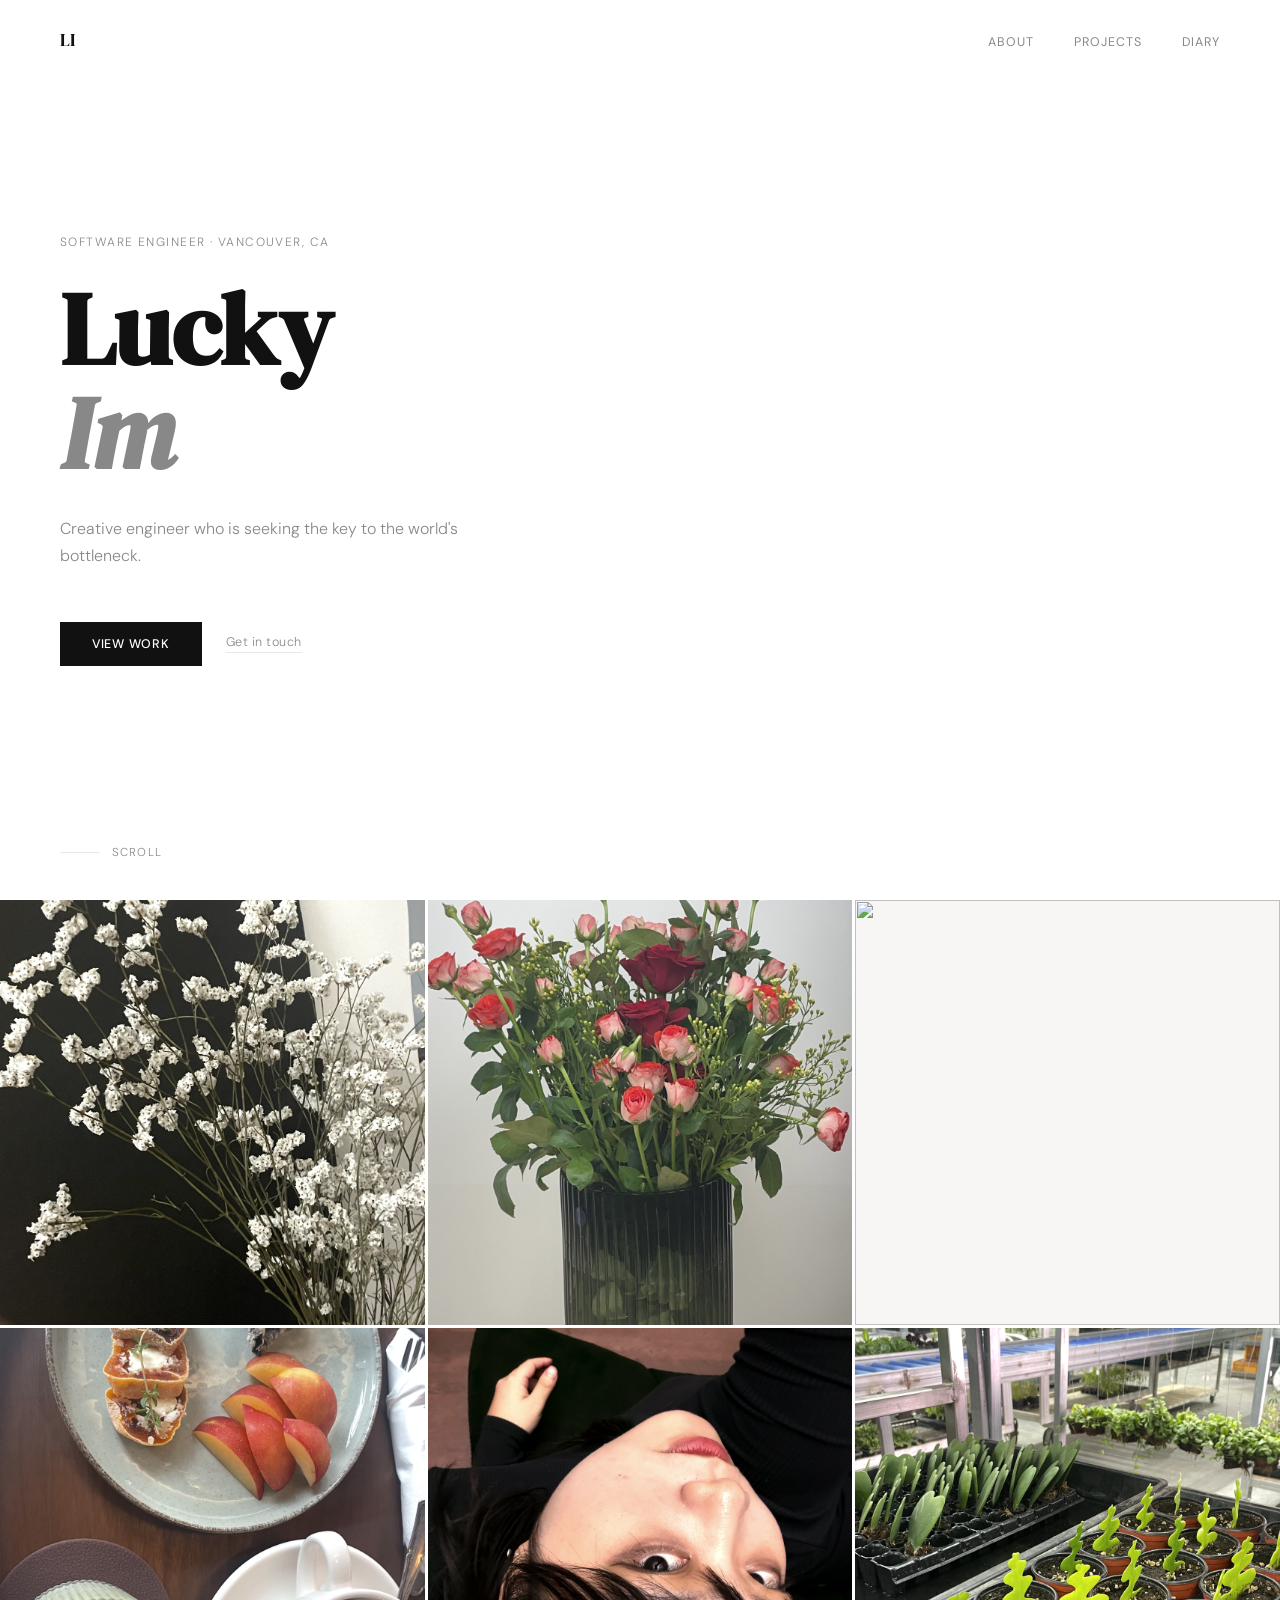
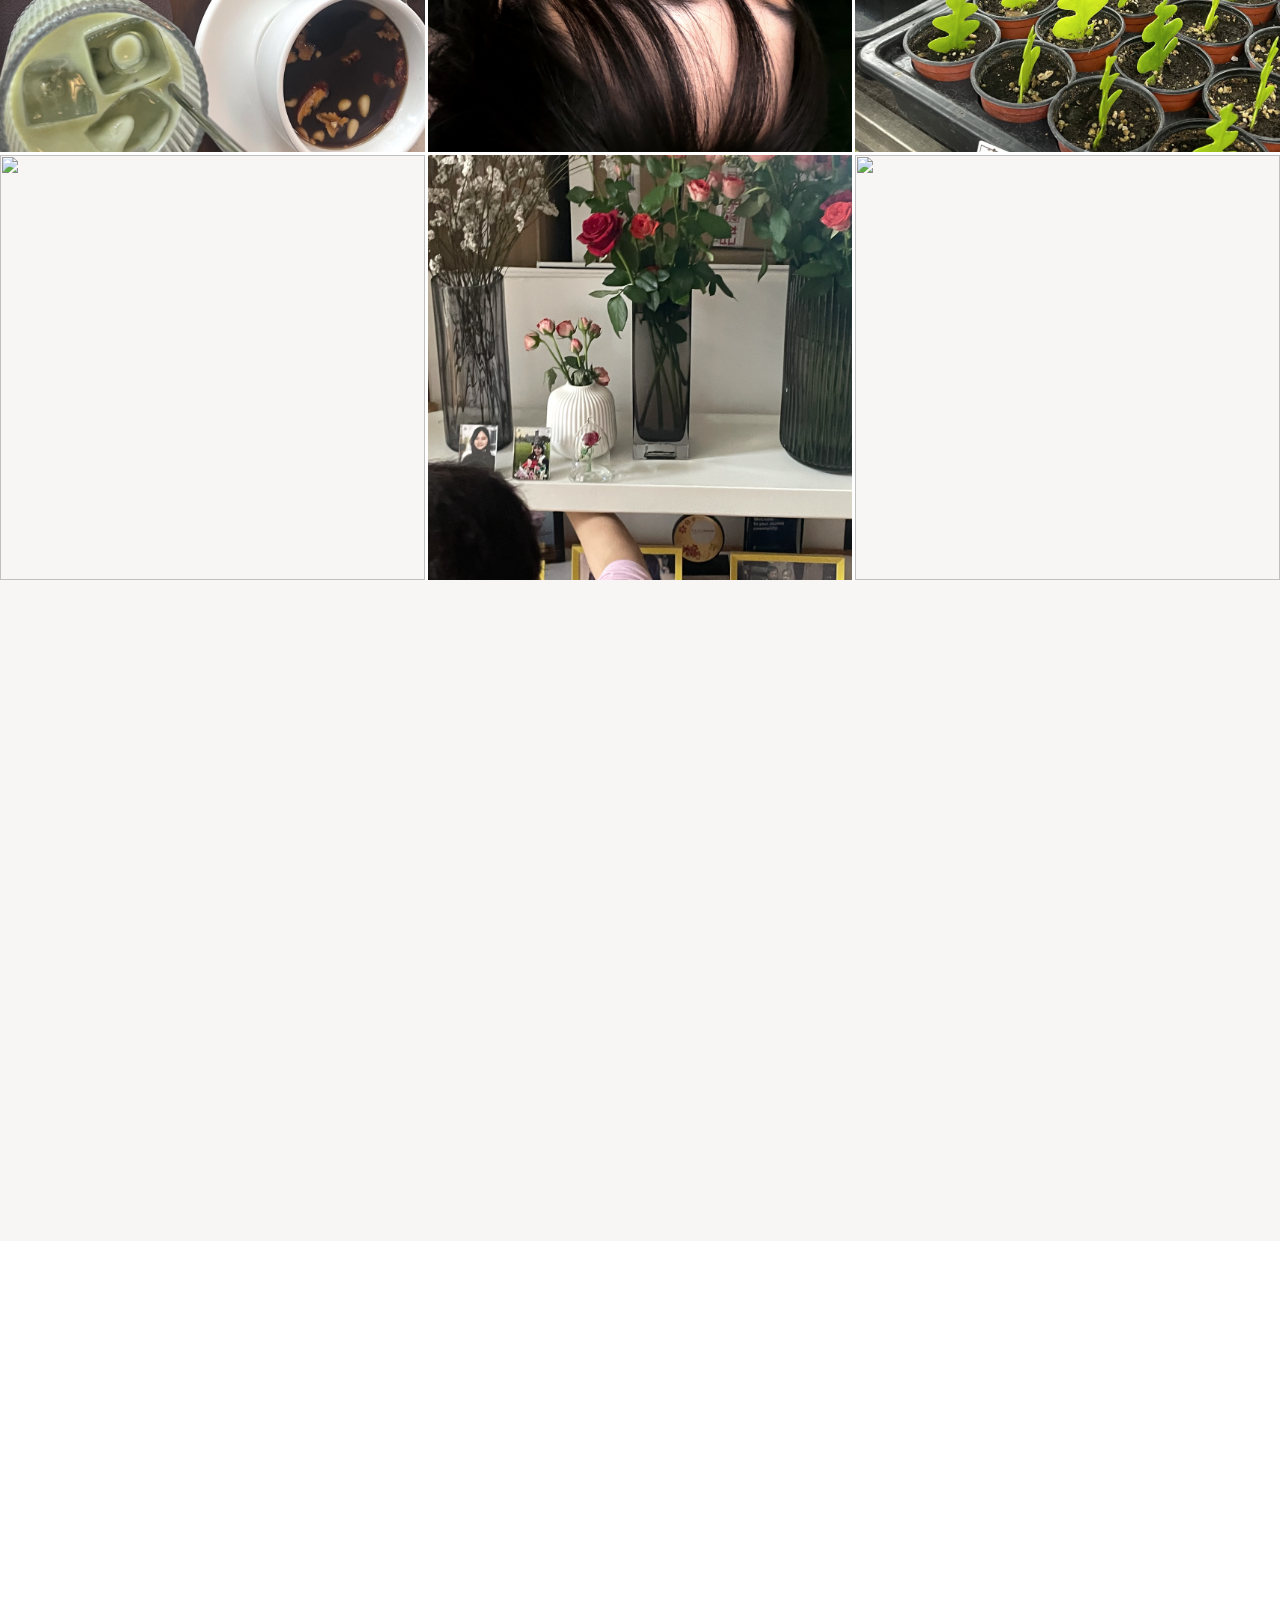
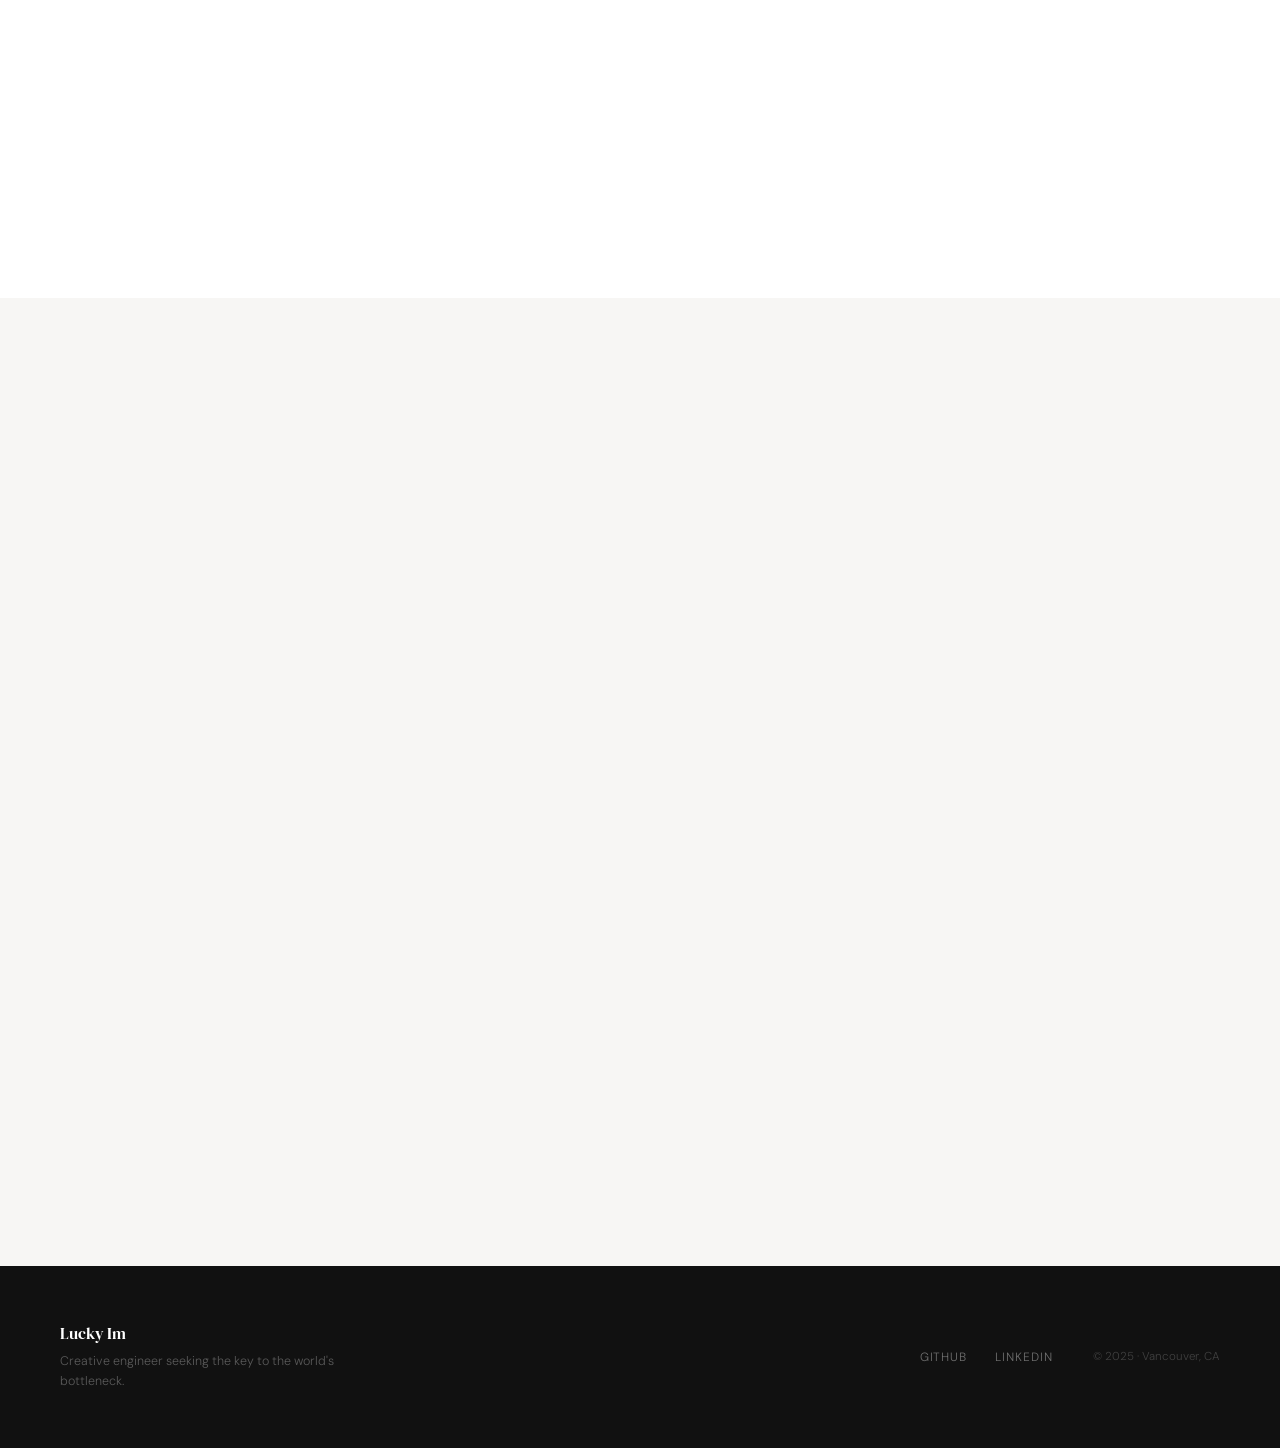
==== index.html @ 6e1627e8 "new portfolio" ====
<!DOCTYPE html>
<html lang="en">
<head>
  <meta charset="UTF-8" />
  <meta name="viewport" content="width=device-width, initial-scale=1.0" />
  <title>Lucky Im</title>
  <link href="https://fonts.googleapis.com/css2?family=DM+Serif+Display:ital@0;1&family=DM+Sans:wght@300;400;500&display=swap" rel="stylesheet" />
  <link rel="stylesheet" href="css/style.css" />
</head>
<body>

  <!-- NAV -->
  <nav id="nav">
    <a class="nav-logo" href="/">LI</a>
    <ul class="nav-links">
      <li><a href="/about">About</a></li>
      <li><a href="/projects">Projects</a></li>
      <li><a href="/diary">Diary</a></li>
    </ul>
  </nav>

  <!-- HERO -->
  <section id="hero">
    <div class="hero-tag">Software Engineer · Vancouver, CA</div>
    <h1 class="hero-name">Lucky<br><em>Im</em></h1>
    <p class="hero-sub">Creative engineer who is seeking the key to the world's bottleneck.</p>
    <div class="hero-cta">
      <a href="/projects" class="btn-primary">View Work</a>
      <a href="/about" class="btn-ghost">Get in touch</a>
    </div>
    <div class="hero-scroll">
      <div class="scroll-line"></div>
      Scroll
    </div>
  </section>

  <!-- GALLERY -->
  <!-- 이미지 교체: photo-placeholder div를 <img src="images/gallery/1.jpg" alt="" /> 로 바꾸세요 -->
  <section id="gallery">
    <div class="photo-grid">
      <div class="photo-item"><img src="images/gallery/personal1.png" alt="" /></div>
      <div class="photo-item"><img src="images/gallery/personal11.png" alt="" /></div>
      <div class="photo-item"><img src="images/gallery/personal33.png" alt="" /></div>
      <div class="photo-item"><img src="images/gallery/personal8.png" alt="" /></div>
      <div class="photo-item"><img src="images/gallery/personal55.png" alt="" /></div>
      <div class="photo-item"><img src="images/gallery/persoanl7.png" alt="" /></div>
      <div class="photo-item"><img src="images/gallery/personal0.png" alt="" /></div>
      <div class="photo-item"><img src="images/gallery/personal5.png" alt="" /></div>
      <div class="photo-item"><img src="images/gallery/personal111.png" alt="" /></div>
    </div>
  </section>

  <!-- ABOUT PREVIEW -->
  <section id="about-preview">
    <div class="section-label reveal">Intro</div>
    <div class="preview-grid">
      <div class="preview-left reveal">
        <h2 class="about-heading">Engineer.<br><em>Problem finder.</em><br>Builder.</h2>
        <p class="about-text">
          Software engineer at Microsoft, I don't wait to be handed problems — I find them.
        </p>
      </div>
      <div class="preview-right reveal">
        <div class="stat-row">
          <div class="stat">
            <div class="stat-num">×2</div>
            <div class="stat-label">Lightscore performance improvement</div>
          </div>
          <div class="stat">
            <div class="stat-num">5m → 1s</div>
            <div class="stat-label">Pipeline bottleneck eliminated</div>
          </div>
        </div>
      </div>
    </div>
    <a href="/about" class="preview-link reveal">More About→</a>
  </section>

  <!-- PROJECTS PREVIEW -->
  <section id="projects-preview">
    <div class="section-label reveal">Projects</div>
    <div class="project-card featured reveal">
      <div>
        <div class="project-num">01 — Hackathon 2025</div>
        <h3 class="project-title">Local Test Environment — Skip the Pipeline</h3>
        <p class="project-desc">
          Built an AI agent that generates ~70 test scenarios and runs them locally. No pipeline, no wait. What used to take 5 minutes per scenario now takes 1 second for all 70.
        </p>
        <div class="project-tags">
          <span class="tag">AI Agent</span>
          <span class="tag">Automation</span>
          <span class="tag">Local Testing</span>
        </div>
      </div>
      <div>
        <div class="project-impact">5 min<br>→ 1 sec</div>
        <div class="project-impact-label">For all 70 scenarios at once.</div>
      </div>
    </div>
    <a href="/projects" class="preview-link reveal">More Projects →</a>
  </section>

  <!-- DIARY PREVIEW -->
<!-- DIARY PREVIEW -->
<!-- DIARY PREVIEW -->
<section id="diary-preview">
  <div class="section-label reveal">Passion</div>
  <div class="diary-entry reveal">
    <div class="diary-date">March 9, 2025</div>
    <h3 class="diary-title">My Ikigai</h3>
    <div class="diary-text">
      <p>My goal is simple: to continuously grow in value — professionally, mentally, and financially. Value that I can stand behind, and that others recognize too.</p>

      <ul style="padding-left: 1.5rem; margin: 1rem 0;">
        <li>Career — software, strategy, whatever it takes</li>
        <li>Health — body and mind</li>
        <li>Family — they're my foundation</li>
        <li>Creative work — art keeps me sane</li>
        <li>Wealth — slowly, deliberately</li>
      </ul>

      <p><em>Consistency over intensity. The tortoise always wins.</em></p>

      <p>The life I'm working toward: <strong>career · health · family · creativity · financial stability.</strong> Not glamorous, but it's mine.</p>

      <p>I've learned that loneliness isn't solved by more social plans — it's solved by purpose and people who matter. Family grounds me. Creative work sustains me. Health enables everything else.</p>

      <p>On money: it doesn't buy happiness, but it prevents a lot of unhappiness. I've felt that firsthand. So I'm not waiting for luck — I'm building slowly and deliberately.</p>

      <p>On engineering: I believe great software isn't just functional — it's intentional. I hold myself to a standard of clarity, reliability, and craft. Engineering excellence, to me, means building things worth building, and building them well.</p>

      <p>And lastly — I'm still figuring out what I can contribute to the world. But I'm looking. Because we only get one world, and I'd like to leave a positive mark on it.</p>
    </div>
  </div>
  <a href="/diary" class="preview-link reveal">More Passion →</a>
</section>

  <!-- FOOTER -->
  <footer>
    <div class="footer-left">
      <span class="footer-name">Lucky Im</span>
      <span class="footer-sub">Creative engineer seeking the key to the world's bottleneck.</span>
    </div>
    <div class="footer-links">
      <a href="https://github.com/luckyim0519" target="_blank">GitHub</a>
      <a href="https://www.linkedin.com/in/luckyim/?originalSubdomain=ca" target="_blank">LinkedIn</a>
    </div>
    <span class="footer-copy">© 2025 · Vancouver, CA</span>
  </footer>

  <script src="js/main.js"></script>
</body>
</html>
---- css/style.css ----
/* ============================================
   Lucky Im — Portfolio · style.css
   ============================================ */

:root {
  --white: #ffffff;
  --off: #f7f6f4;
  --ink: #111111;
  --muted: #888888;
  --border: #e8e8e8;
}

* { margin: 0; padding: 0; box-sizing: border-box; }
html { scroll-behavior: smooth; }

body {
  font-family: 'DM Sans', sans-serif;
  background: var(--white);
  color: var(--ink);
  font-weight: 300;
  -webkit-font-smoothing: antialiased;
}

/* ── NAV ── */
nav {
  position: fixed;
  top: 0; left: 0; right: 0;
  z-index: 100;
  display: flex;
  justify-content: space-between;
  align-items: center;
  padding: 28px 60px;
  background: rgba(255,255,255,0.92);
  backdrop-filter: blur(12px);
  border-bottom: 1px solid transparent;
  transition: border-color 0.3s;
}
nav.scrolled { border-color: var(--border); }

.nav-logo {
  font-family: 'DM Serif Display', serif;
  font-size: 1.1rem;
  color: var(--ink);
  text-decoration: none;
}

.nav-links { display: flex; gap: 40px; list-style: none; }
.nav-links a {
  font-size: 0.78rem;
  font-weight: 400;
  color: var(--muted);
  text-decoration: none;
  letter-spacing: 0.08em;
  text-transform: uppercase;
  transition: color 0.2s;
}
.nav-links a:hover,
.nav-links a.active { color: var(--ink); }

/* ── SECTIONS ── */
section { padding: 120px 60px; }

.section-label {
  font-size: 0.72rem;
  color: var(--muted);
  letter-spacing: 0.14em;
  text-transform: uppercase;
  margin-bottom: 60px;
  display: flex;
  align-items: center;
  gap: 16px;
}
.section-label::after {
  content: '';
  flex: 1;
  max-width: 60px;
  height: 1px;
  background: var(--border);
}

/* ── BUTTONS ── */
.btn-primary {
  display: inline-block;
  padding: 14px 32px;
  background: var(--ink);
  color: white;
  font-size: 0.78rem;
  font-weight: 500;
  letter-spacing: 0.06em;
  text-transform: uppercase;
  text-decoration: none;
  transition: opacity 0.2s;
}
.btn-primary:hover { opacity: 0.75; }

.btn-ghost {
  font-size: 0.78rem;
  color: var(--muted);
  text-decoration: none;
  letter-spacing: 0.04em;
  border-bottom: 1px solid var(--border);
  padding-bottom: 2px;
  transition: color 0.2s, border-color 0.2s;
}
.btn-ghost:hover { color: var(--ink); border-color: var(--ink); }

/* ── HERO (index only) ── */
#hero {
  min-height: 100vh;
  display: flex;
  flex-direction: column;
  justify-content: center;
  padding: 0 60px;
  position: relative;
}

.hero-tag {
  font-size: 0.75rem;
  color: var(--muted);
  letter-spacing: 0.12em;
  text-transform: uppercase;
  margin-bottom: 28px;
  opacity: 0;
  animation: fadeUp 0.8s 0.2s forwards;
}

.hero-name {
  font-family: 'DM Serif Display', serif;
  font-size: clamp(3.5rem, 8vw, 7rem);
  line-height: 1.0;
  opacity: 0;
  animation: fadeUp 0.8s 0.35s forwards;
}
.hero-name em { font-style: italic; color: var(--muted); }

.hero-sub {
  margin-top: 32px;
  font-size: 1rem;
  color: var(--muted);
  max-width: 480px;
  line-height: 1.7;
  opacity: 0;
  animation: fadeUp 0.8s 0.5s forwards;
}

.hero-cta {
  margin-top: 52px;
  display: flex;
  gap: 24px;
  align-items: center;
  opacity: 0;
  animation: fadeUp 0.8s 0.65s forwards;
}

.hero-scroll {
  position: absolute;
  bottom: 40px; left: 60px;
  display: flex;
  align-items: center;
  gap: 12px;
  font-size: 0.72rem;
  color: var(--muted);
  letter-spacing: 0.1em;
  text-transform: uppercase;
  opacity: 0;
  animation: fadeUp 0.8s 1s forwards;
}
.scroll-line { width: 40px; height: 1px; background: var(--border); }

/* ── GALLERY (index only) ── */
#gallery { padding: 0; overflow: hidden; }

.photo-grid {
  display: grid;
  grid-template-columns: repeat(3, 1fr);
  gap: 3px;
}

.photo-item {
  aspect-ratio: 1 / 1;
  overflow: hidden;
  background: var(--off);
  opacity: 0;
  transform: translateY(32px) scale(0.97);
  transition: opacity 0.6s ease, transform 0.6s ease;
}
.photo-item.visible { opacity: 1; transform: translateY(0) scale(1); }

.photo-item:nth-child(1) { transition-delay: 0s; }
.photo-item:nth-child(2) { transition-delay: 0.08s; }
.photo-item:nth-child(3) { transition-delay: 0.16s; }
.photo-item:nth-child(4) { transition-delay: 0.24s; }
.photo-item:nth-child(5) { transition-delay: 0.32s; }
.photo-item:nth-child(6) { transition-delay: 0.40s; }
.photo-item:nth-child(7) { transition-delay: 0.48s; }
.photo-item:nth-child(8) { transition-delay: 0.56s; }
.photo-item:nth-child(9) { transition-delay: 0.64s; }

.photo-item img {
  width: 100%; height: 100%;
  object-fit: cover;
  display: block;
  filter: grayscale(15%);
  transition: transform 0.5s ease, filter 0.5s ease;
}
.photo-item:hover img { transform: scale(1.04); filter: grayscale(0%); }

.photo-placeholder {
  width: 100%; height: 100%;
  background: var(--off);
  display: flex;
  align-items: center;
  justify-content: center;
  font-size: 0.7rem;
  color: var(--border);
  letter-spacing: 0.08em;
  text-transform: uppercase;
}

/* ── ABOUT PAGE ── */
#about-page {
  padding-top: 160px;
  display: grid;
  grid-template-columns: 1fr 1fr;
  gap: 80px;
  align-items: start;
  background: var(--off);
  min-height: 100vh;
}

.about-heading {
  font-family: 'DM Serif Display', serif;
  font-size: clamp(2rem, 4vw, 3rem);
  line-height: 1.15;
  margin-bottom: 32px;
}
.about-heading em { font-style: italic; color: var(--muted); }

.about-text {
  font-size: 0.95rem;
  color: var(--muted);
  line-height: 1.85;
  margin-bottom: 16px;
}

.about-right { padding-top: 60px; }
.stat-row { display: flex; flex-direction: column; gap: 32px; }
.stat { border-top: 1px solid var(--border); padding-top: 20px; }
.stat-num {
  font-family: 'DM Serif Display', serif;
  font-size: 2.4rem;
  line-height: 1;
  margin-bottom: 6px;
}
.stat-label { font-size: 0.78rem; color: var(--muted); }

/* ── PROJECTS PAGE ── */
#projects-page { padding-top: 160px; min-height: 100vh; }

.projects-grid { display: grid; grid-template-columns: 1fr 1fr; gap: 2px; }

.project-card {
  background: var(--off);
  padding: 48px 44px;
  transition: background 0.25s;
}
.project-card:hover { background: #f0ede8; }

.project-card.featured {
  grid-column: span 2;
  display: grid;
  grid-template-columns: 1fr 1fr;
  gap: 60px;
  align-items: center;
}

.project-num {
  font-size: 0.72rem;
  color: var(--border);
  letter-spacing: 0.06em;
  margin-bottom: 28px;
  font-family: 'DM Serif Display', serif;
}

.project-title {
  font-family: 'DM Serif Display', serif;
  font-size: 1.5rem;
  line-height: 1.25;
  margin-bottom: 16px;
}

.project-desc {
  font-size: 0.88rem;
  color: var(--muted);
  line-height: 1.75;
}

.project-tags { display: flex; flex-wrap: wrap; gap: 8px; margin-top: 28px; }
.tag {
  font-size: 0.68rem;
  letter-spacing: 0.08em;
  text-transform: uppercase;
  color: var(--muted);
  border: 1px solid var(--border);
  padding: 5px 12px;
}

.project-impact {
  font-family: 'DM Serif Display', serif;
  font-size: clamp(2.5rem, 5vw, 4rem);
  line-height: 1.1;
  margin-bottom: 12px;
}
.project-impact-label { font-size: 0.8rem; color: var(--muted); }

/* ── DIARY PAGE ── */
#diary-page { padding-top: 160px; min-height: 100vh; background: var(--off); }

.diary-entry {
  max-width: 640px;
  margin-bottom: 48px;
  padding-bottom: 48px;
  border-bottom: 1px solid var(--border);
}
.diary-date {
  font-size: 0.72rem;
  color: var(--muted);
  letter-spacing: 0.1em;
  text-transform: uppercase;
  margin-bottom: 16px;
}
.diary-title {
  font-family: 'DM Serif Display', serif;
  font-size: 1.3rem;
  margin-bottom: 16px;
}
.diary-text {
  font-size: 0.92rem;
  color: var(--muted);
  line-height: 1.85;
}
.diary-more {
  font-size: 0.88rem;
  color: var(--muted);
  font-style: italic;
  font-family: 'DM Serif Display', serif;
  max-width: 640px;
}

/* ── PREVIEW SECTIONS (index only) ── */
#about-preview {
  background: var(--off);
  padding: 120px 60px 80px;
}

#projects-preview {
  padding: 120px 60px 80px;
}

#diary-preview {
  background: var(--off);
  padding: 120px 60px 80px;
}

.preview-grid {
  display: grid;
  grid-template-columns: 1fr 1fr;
  gap: 80px;
  align-items: start;
  margin-bottom: 48px;
}

.preview-right { padding-top: 20px; }

.preview-link {
  display: inline-block;
  font-size: 0.8rem;
  color: var(--ink);
  text-decoration: none;
  letter-spacing: 0.06em;
  border-bottom: 1px solid var(--ink);
  padding-bottom: 2px;
  margin-top: 48px;
  transition: opacity 0.2s;
}
.preview-link:hover { opacity: 0.5; }

#projects-preview .project-card.featured {
  margin-bottom: 0;
}

#diary-preview .diary-entry {
  border-bottom: none;
  margin-bottom: 0;
  padding-bottom: 0;
  max-width: 640px;
}

/* ── FOOTER (updated) ── */
footer {
  background: var(--ink);
  padding: 56px 60px;
  display: grid;
  grid-template-columns: 1fr auto auto;
  gap: 40px;
  align-items: center;
}

.footer-left {
  display: flex;
  flex-direction: column;
  gap: 8px;
}

.footer-name {
  font-family: 'DM Serif Display', serif;
  font-size: 1rem;
  color: white;
}

.footer-sub {
  font-size: 0.78rem;
  color: rgba(255,255,255,0.3);
  max-width: 300px;
  line-height: 1.6;
}

.footer-links {
  display: flex;
  gap: 28px;
}

.footer-links a {
  font-size: 0.75rem;
  color: rgba(255,255,255,0.4);
  text-decoration: none;
  letter-spacing: 0.08em;
  text-transform: uppercase;
  transition: color 0.2s;
}
.footer-links a:hover { color: white; }

.footer-copy {
  font-size: 0.72rem;
  color: rgba(255,255,255,0.2);
}



/* ── ANIMATIONS ── */
@keyframes fadeUp {
  from { opacity: 0; transform: translateY(20px); }
  to { opacity: 1; transform: translateY(0); }
}

.reveal {
  opacity: 0;
  transform: translateY(24px);
  transition: opacity 0.7s ease, transform 0.7s ease;
}
.reveal.visible { opacity: 1; transform: none; }

/* ── RESPONSIVE ── */
@media (max-width: 768px) {
  nav { padding: 20px 24px; }
  .nav-links { display: none; }
  section, #about-page, #projects-page, #diary-page { padding: 100px 24px 60px; }
  #hero { padding: 0 24px; }
  #about-page { grid-template-columns: 1fr; gap: 48px; }
  .about-right { padding-top: 0; }
  .projects-grid { grid-template-columns: 1fr; }
  .project-card.featured { grid-column: span 1; grid-template-columns: 1fr; gap: 32px; }
  footer { padding: 20px 24px; flex-direction: column; gap: 8px; }
}
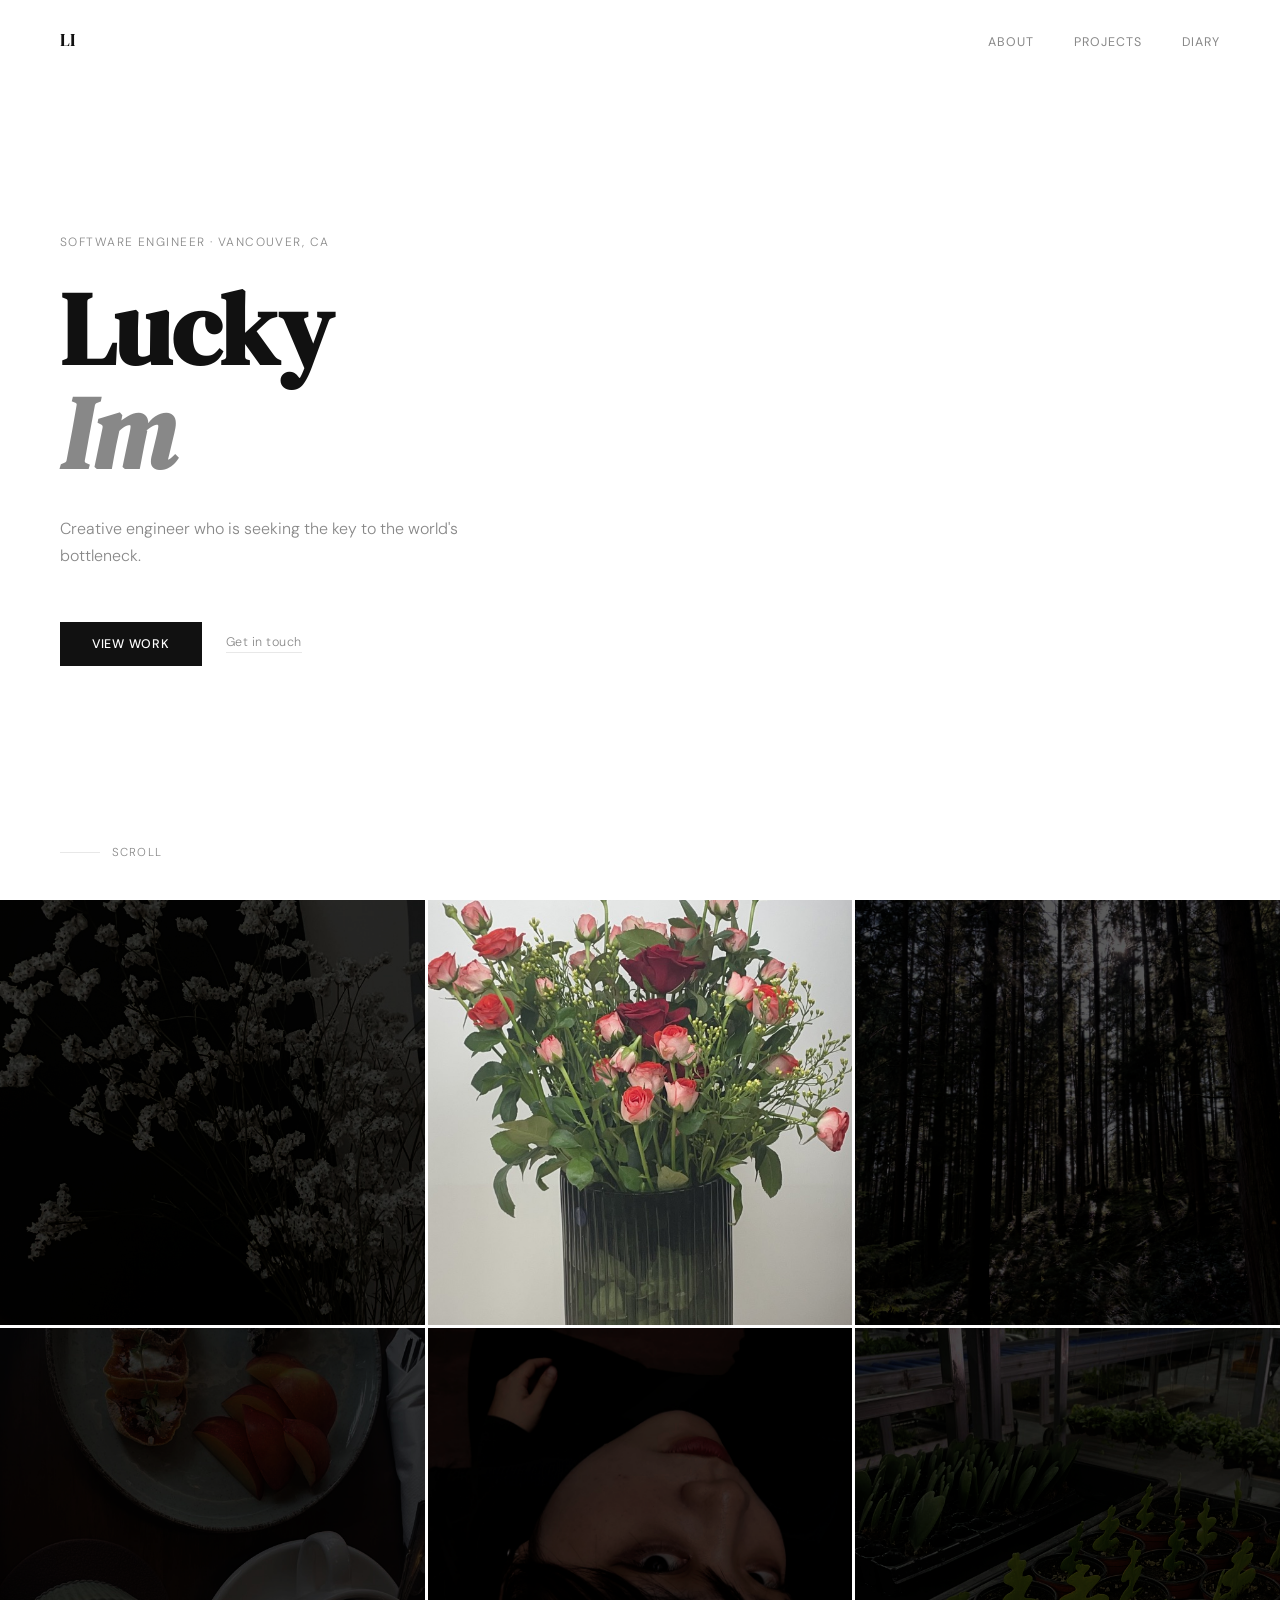
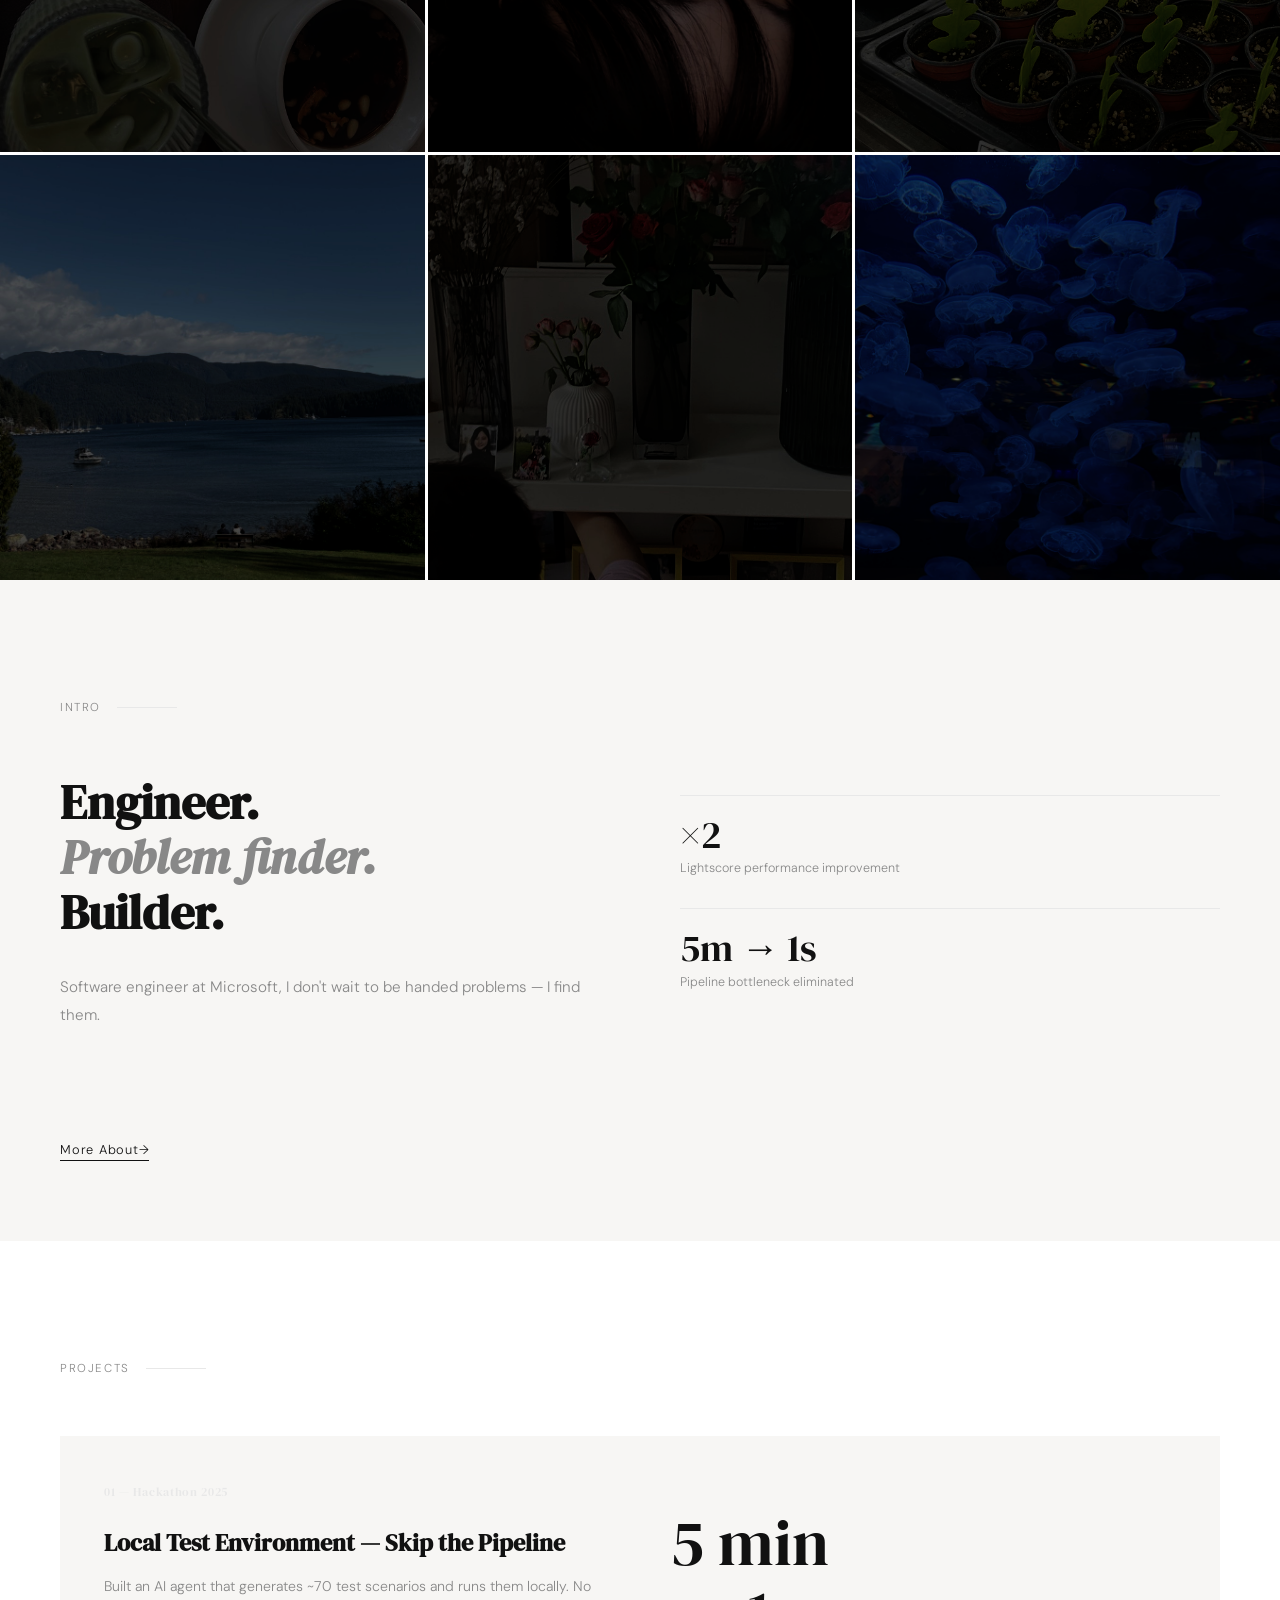
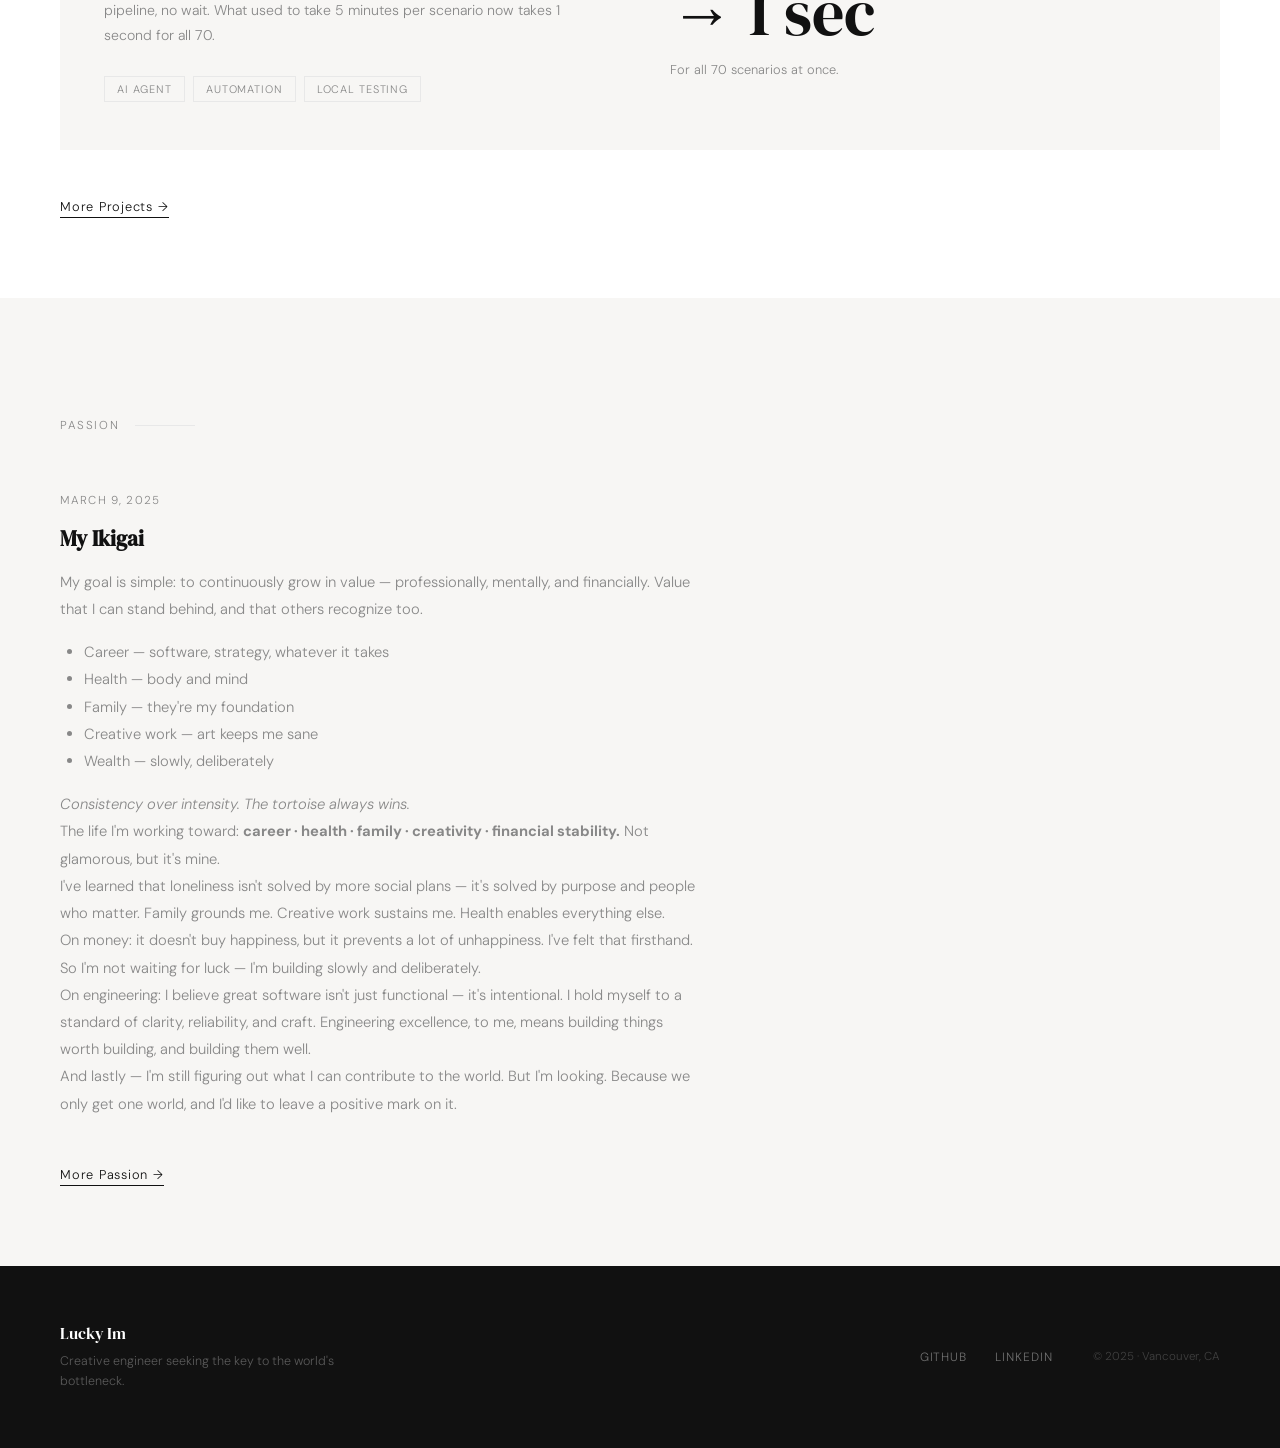
==== commit 9a48c144: "optimise loading: convert gallery PNGs to JPEG, add lazy/async, preconnect fonts - Convert 14 galler" ====
--- a/index.html
+++ b/index.html
@@ -4,6 +4,8 @@
   <meta charset="UTF-8" />
   <meta name="viewport" content="width=device-width, initial-scale=1.0" />
   <title>Lucky Im</title>
+  <link rel="preconnect" href="https://fonts.googleapis.com" />
+  <link rel="preconnect" href="https://fonts.gstatic.com" crossorigin />
   <link href="https://fonts.googleapis.com/css2?family=DM+Serif+Display:ital@0;1&family=DM+Sans:wght@300;400;500&display=swap" rel="stylesheet" />
   <link rel="stylesheet" href="css/style.css" />
 </head>
@@ -38,15 +40,15 @@
   <!-- 이미지 교체: photo-placeholder div를 <img src="images/gallery/1.jpg" alt="" /> 로 바꾸세요 -->
   <section id="gallery">
     <div class="photo-grid">
-      <div class="photo-item"><img src="images/gallery/personal1.png" alt="" /></div>
-      <div class="photo-item"><img src="images/gallery/personal11.png" alt="" /></div>
-      <div class="photo-item"><img src="images/gallery/personal33.png" alt="" /></div>
-      <div class="photo-item"><img src="images/gallery/personal8.png" alt="" /></div>
-      <div class="photo-item"><img src="images/gallery/personal55.png" alt="" /></div>
-      <div class="photo-item"><img src="images/gallery/persoanl7.png" alt="" /></div>
-      <div class="photo-item"><img src="images/gallery/personal0.png" alt="" /></div>
-      <div class="photo-item"><img src="images/gallery/personal5.png" alt="" /></div>
-      <div class="photo-item"><img src="images/gallery/personal111.png" alt="" /></div>
+      <div class="photo-item"><img src="images/gallery/personal1.jpg" alt="" loading="lazy" decoding="async" /></div>
+      <div class="photo-item"><img src="images/gallery/personal11.jpg" alt="" loading="lazy" decoding="async" /></div>
+      <div class="photo-item"><img src="images/gallery/personal33.jpg" alt="" loading="lazy" decoding="async" /></div>
+      <div class="photo-item"><img src="images/gallery/personal8.jpg" alt="" loading="lazy" decoding="async" /></div>
+      <div class="photo-item"><img src="images/gallery/personal55.jpg" alt="" loading="lazy" decoding="async" /></div>
+      <div class="photo-item"><img src="images/gallery/persoanl7.jpg" alt="" loading="lazy" decoding="async" /></div>
+      <div class="photo-item"><img src="images/gallery/personal0.jpg" alt="" loading="lazy" decoding="async" /></div>
+      <div class="photo-item"><img src="images/gallery/personal5.jpg" alt="" loading="lazy" decoding="async" /></div>
+      <div class="photo-item"><img src="images/gallery/personal111.jpg" alt="" loading="lazy" decoding="async" /></div>
     </div>
   </section>
 
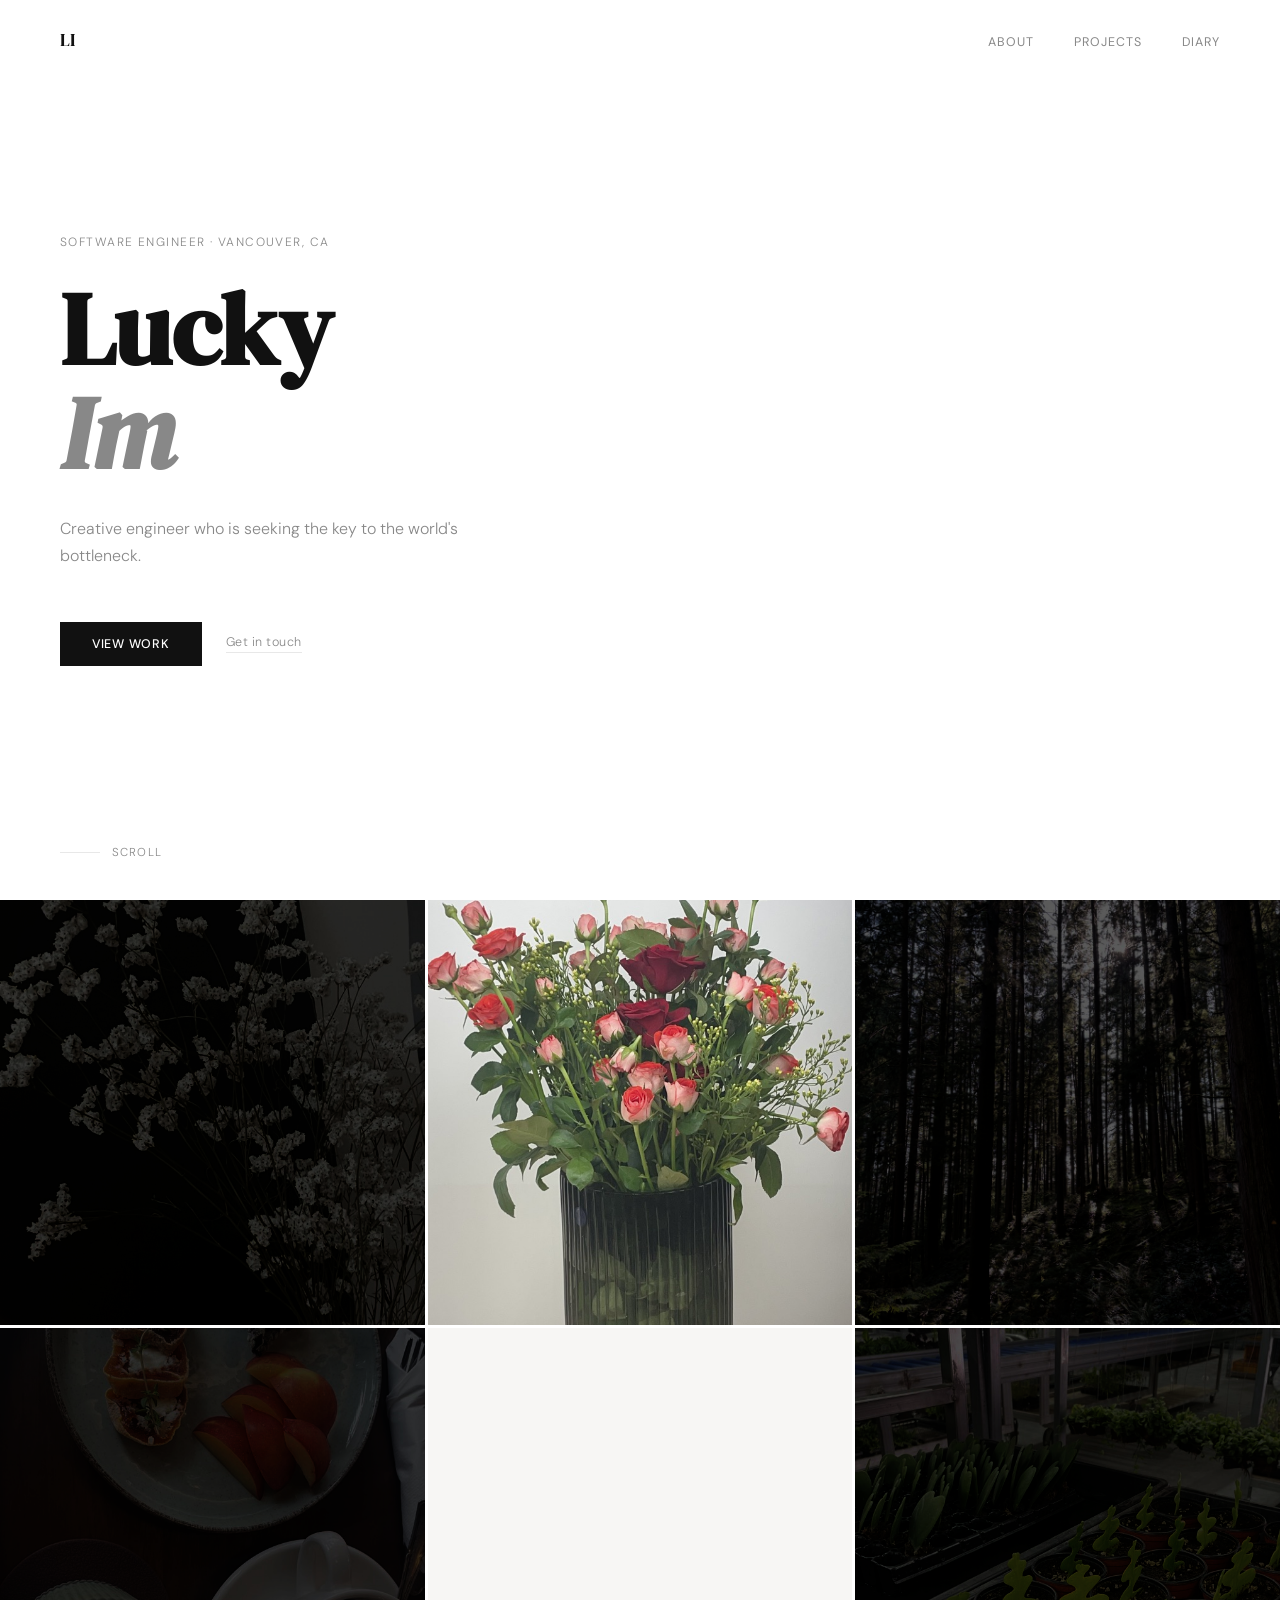
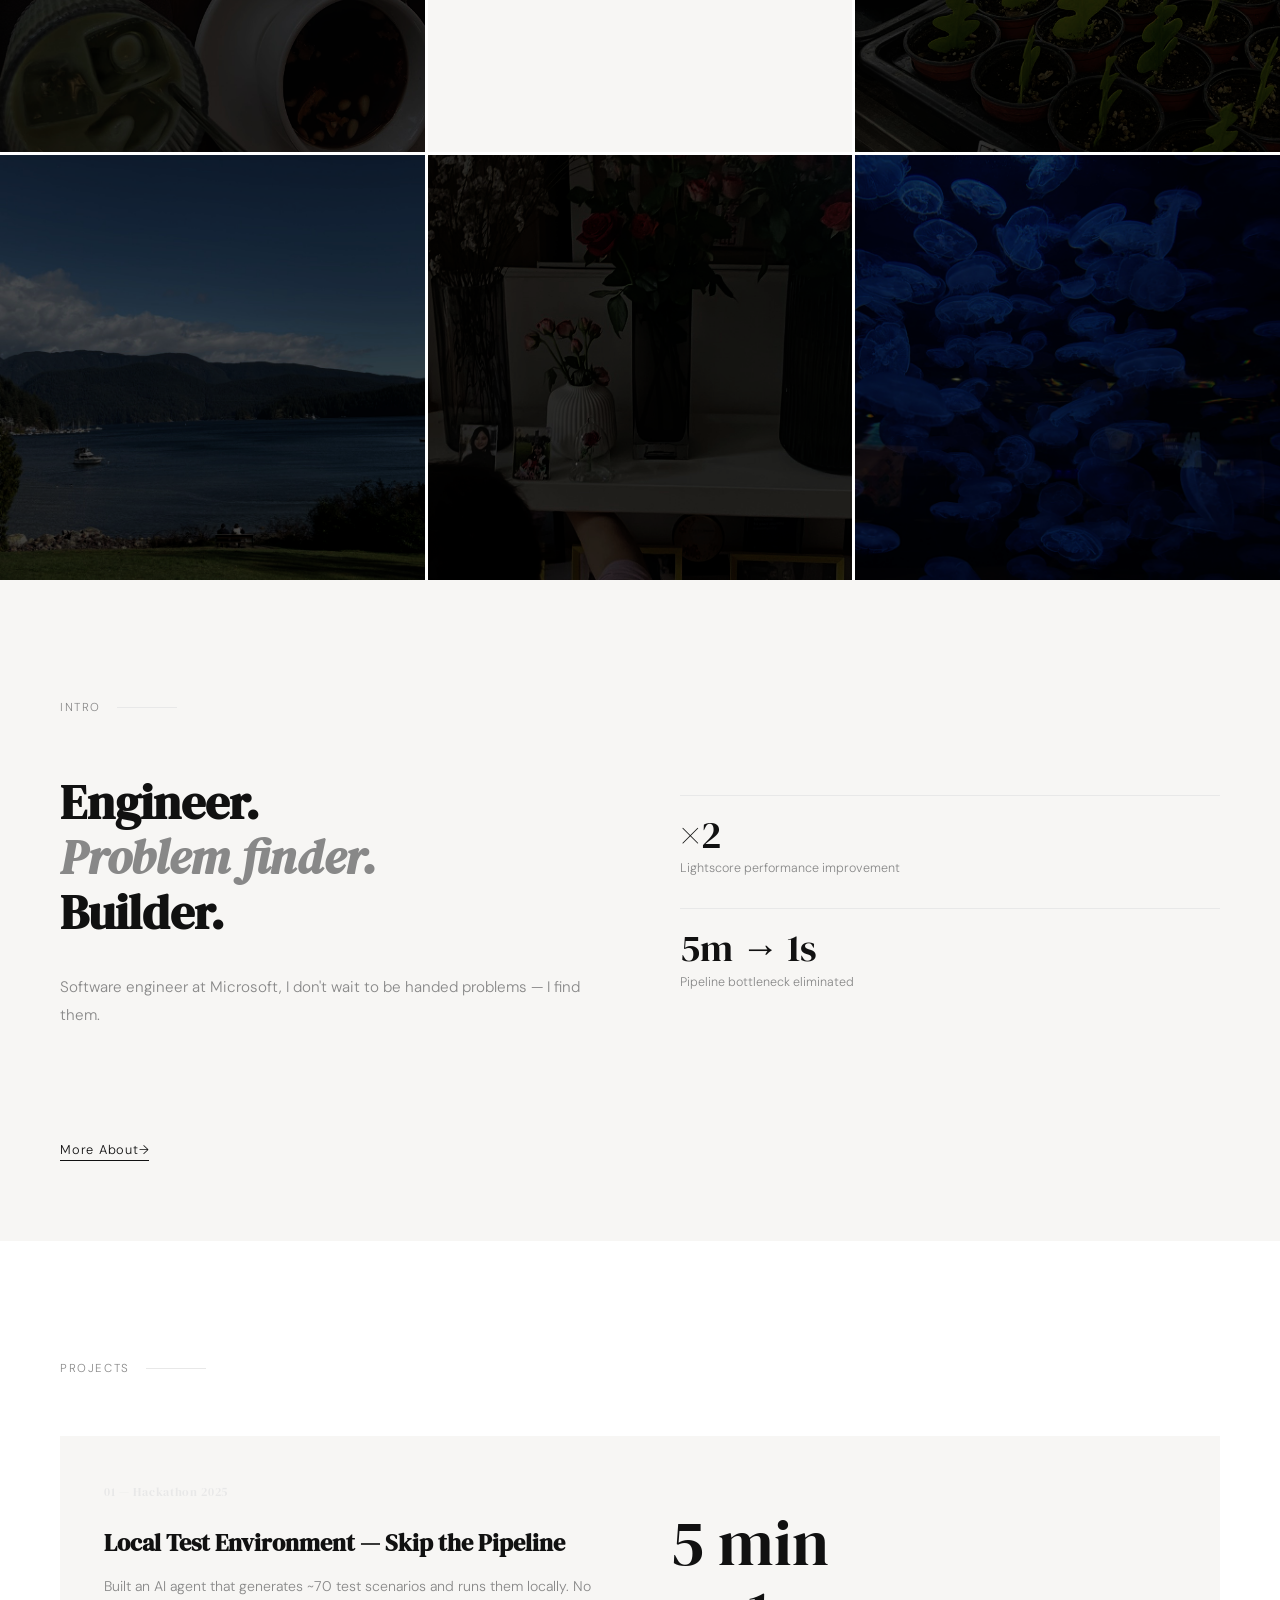
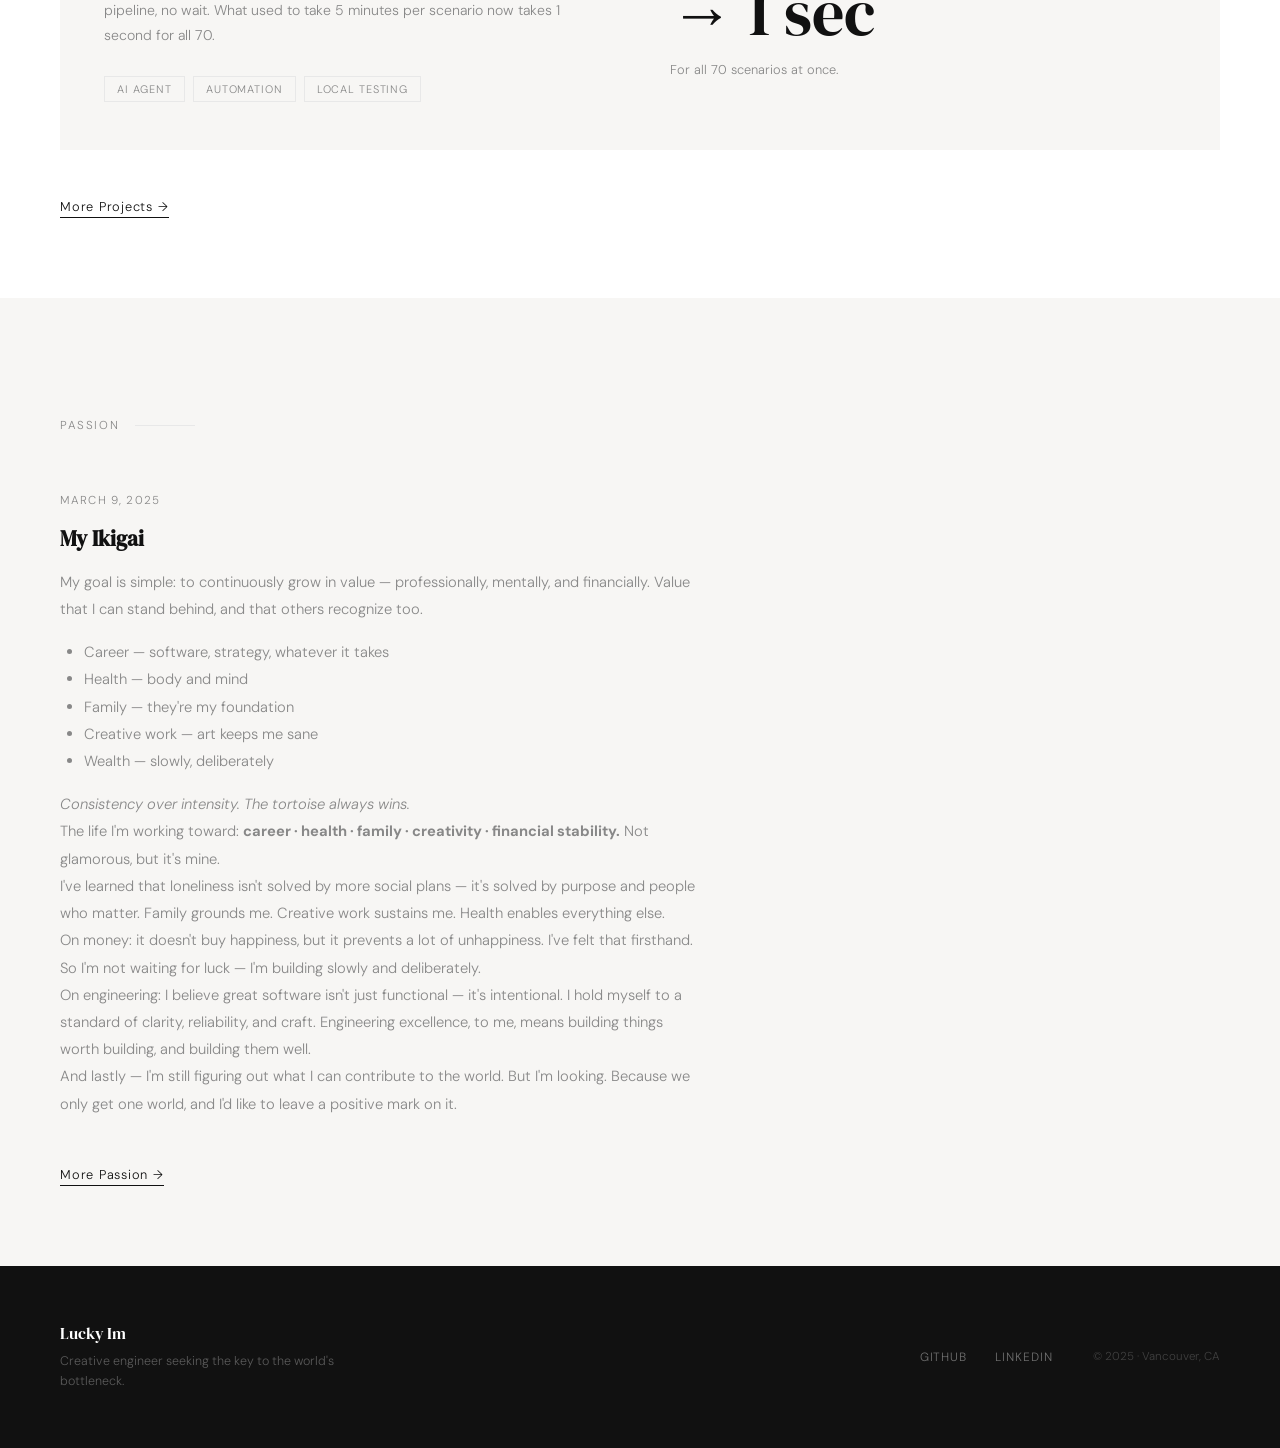
==== commit d502f8b4: "add hamburger menu for mobile nav on all pages Co-Authored-By: Claude Sonnet 4.6 <noreply@anthropic." ====
--- a/index.html
+++ b/index.html
@@ -19,6 +19,9 @@
       <li><a href="/projects">Projects</a></li>
       <li><a href="/diary">Diary</a></li>
     </ul>
+    <button class="nav-hamburger" id="nav-hamburger" aria-label="Toggle menu" aria-expanded="false">
+      <span></span><span></span><span></span>
+    </button>
   </nav>
 
   <!-- HERO -->
--- a/css/style.css
+++ b/css/style.css
@@ -460,10 +460,69 @@
 }
 .reveal.visible { opacity: 1; transform: none; }
 
+/* ── HAMBURGER ── */
+.nav-hamburger {
+  display: none;
+  flex-direction: column;
+  justify-content: center;
+  gap: 5px;
+  width: 32px;
+  height: 32px;
+  background: none;
+  border: none;
+  cursor: pointer;
+  padding: 0;
+  z-index: 110;
+}
+.nav-hamburger span {
+  display: block;
+  width: 22px;
+  height: 2px;
+  background: var(--ink);
+  border-radius: 2px;
+  transition: transform 0.25s, opacity 0.25s;
+  transform-origin: center;
+}
+.nav-hamburger.open span:nth-child(1) { transform: translateY(7px) rotate(45deg); }
+.nav-hamburger.open span:nth-child(2) { opacity: 0; }
+.nav-hamburger.open span:nth-child(3) { transform: translateY(-7px) rotate(-45deg); }
+
+/* mobile dropdown menu */
+.nav-mobile-menu {
+  display: none;
+  position: fixed;
+  top: 0; left: 0; right: 0;
+  padding-top: 68px;
+  background: rgba(255,255,255,0.97);
+  backdrop-filter: blur(16px);
+  z-index: 105;
+  flex-direction: column;
+  align-items: center;
+  border-bottom: 1px solid var(--border);
+}
+.nav-mobile-menu.open { display: flex; }
+.nav-mobile-menu a {
+  width: 100%;
+  text-align: center;
+  padding: 18px 0;
+  font-size: 0.82rem;
+  font-weight: 400;
+  letter-spacing: 0.12em;
+  text-transform: uppercase;
+  color: var(--muted);
+  text-decoration: none;
+  border-bottom: 1px solid var(--border);
+  transition: color 0.2s;
+}
+.nav-mobile-menu a:last-child { border-bottom: none; }
+.nav-mobile-menu a:hover,
+.nav-mobile-menu a.active { color: var(--ink); }
+
 /* ── RESPONSIVE ── */
 @media (max-width: 768px) {
   nav { padding: 20px 24px; }
   .nav-links { display: none; }
+  .nav-hamburger { display: flex; }
   section, #about-page, #projects-page, #diary-page { padding: 100px 24px 60px; }
   #hero { padding: 0 24px; }
   #about-page { grid-template-columns: 1fr; gap: 48px; }
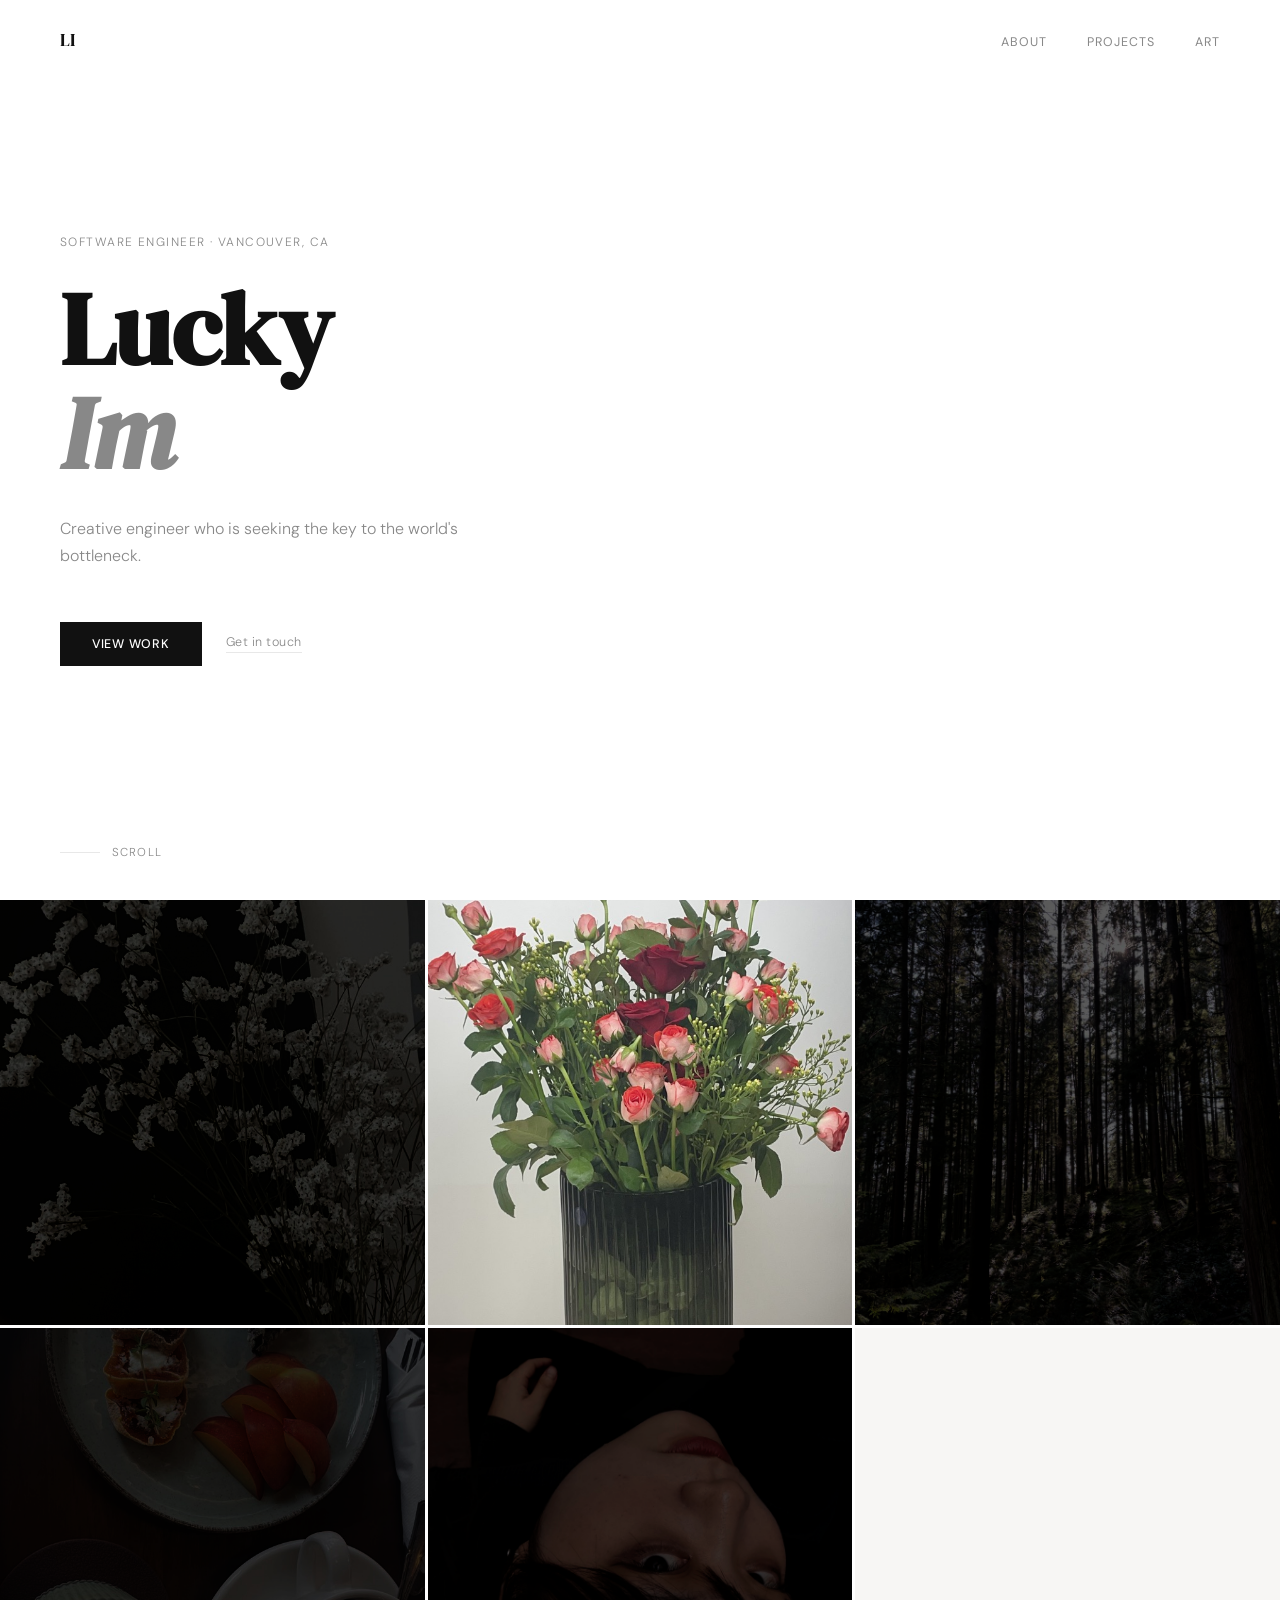
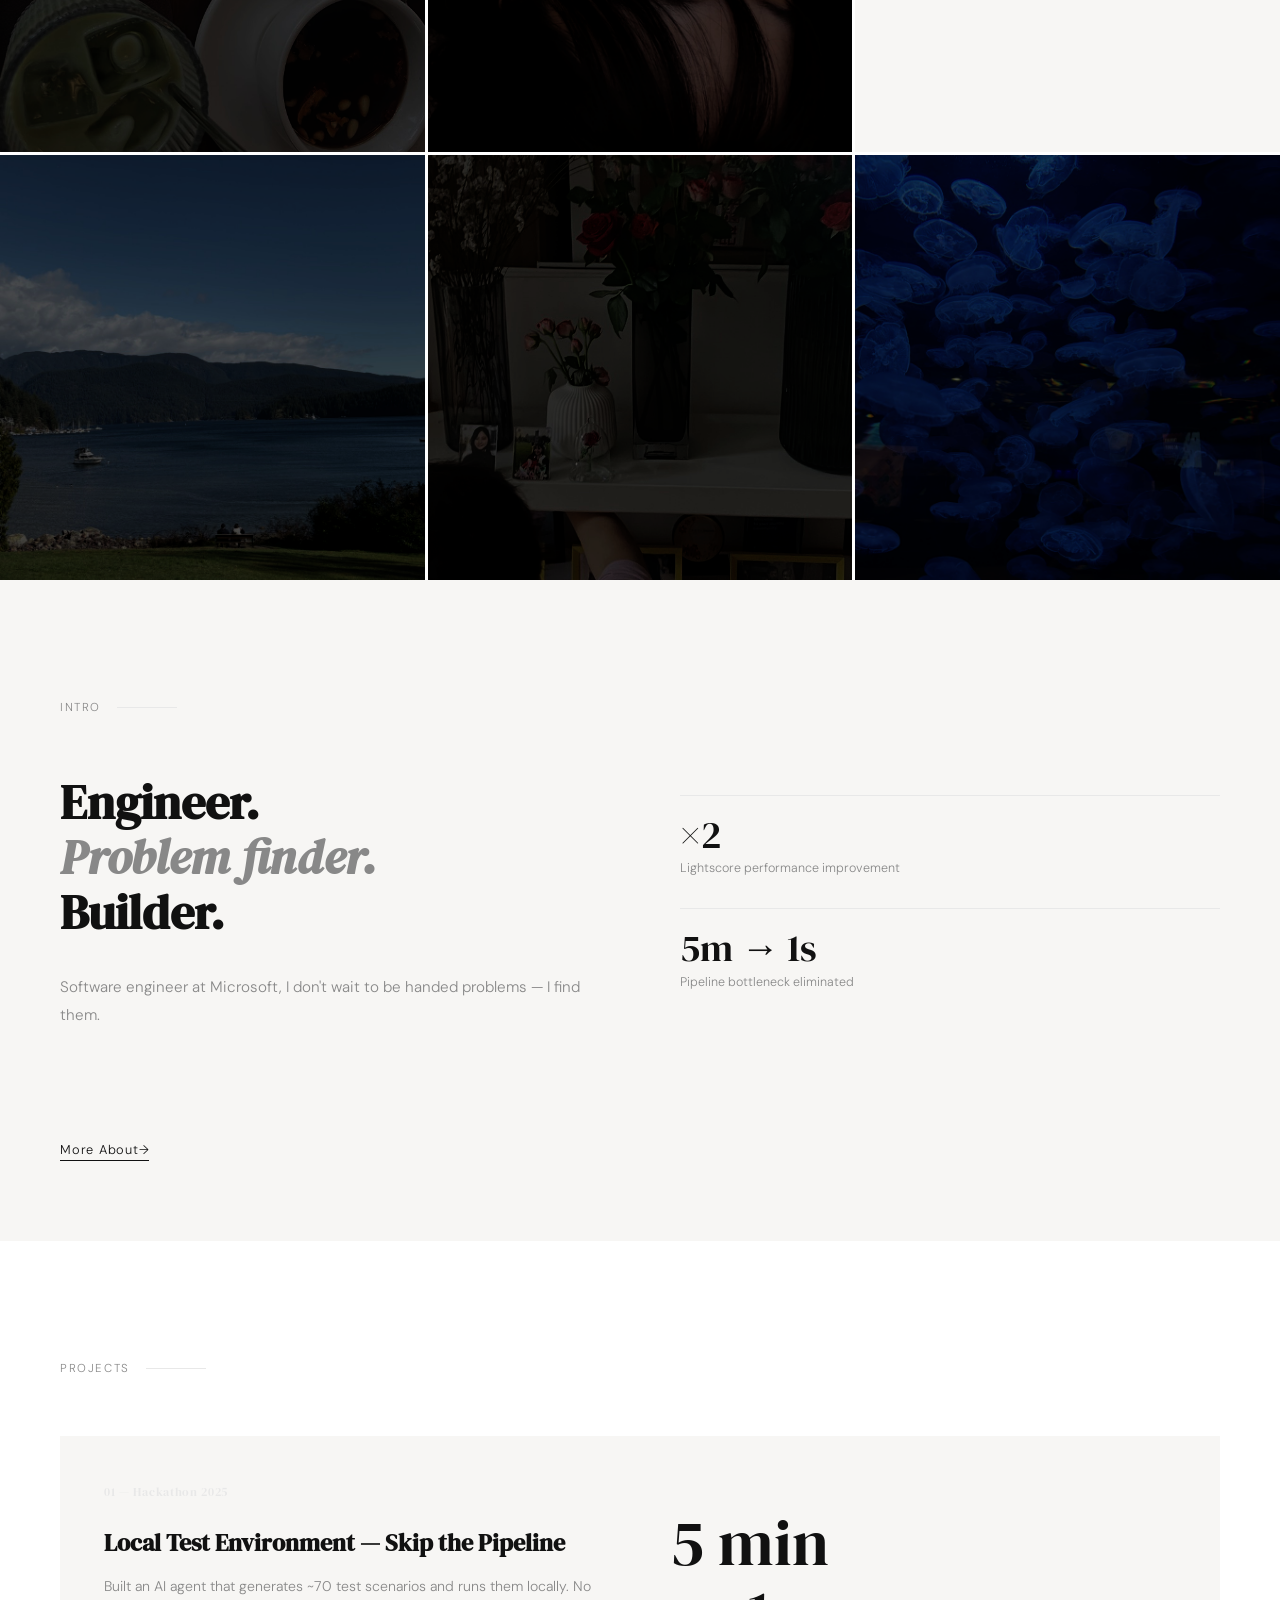
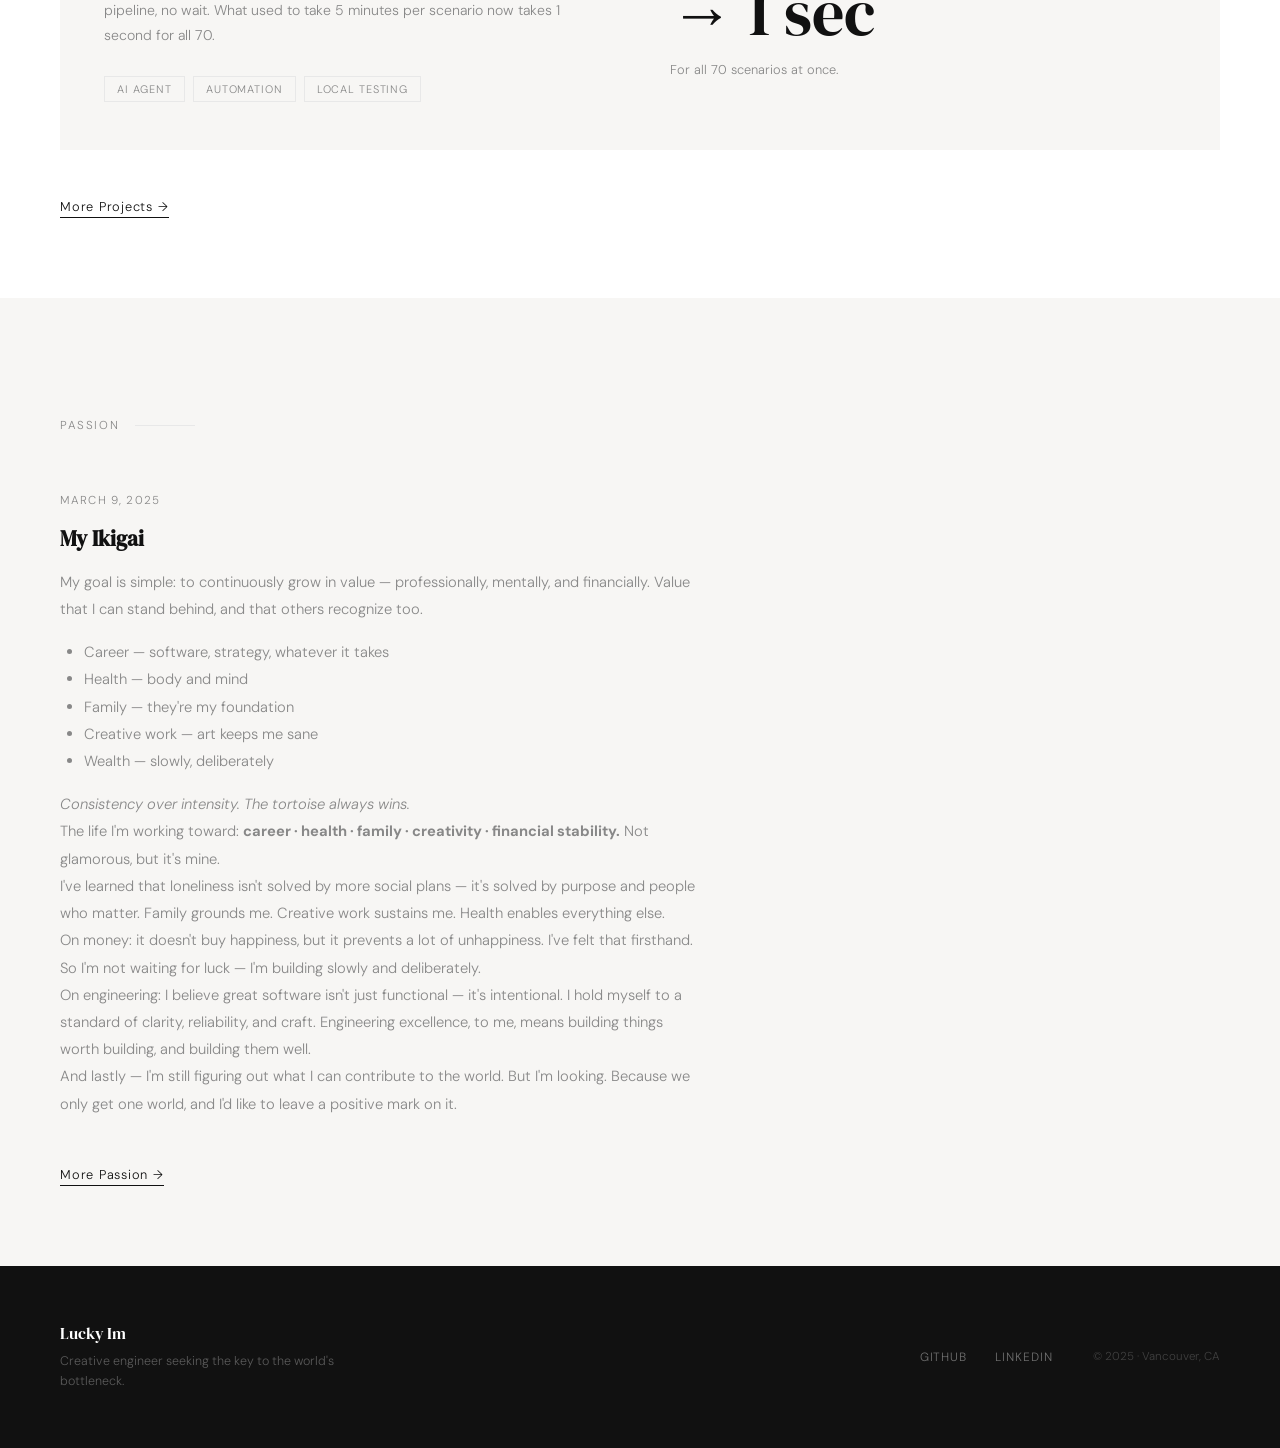
==== commit d7165c01: "feat: rename /diary → /art and add winter snow scene for art/project1 - Update all nav links and rou" ====
--- a/index.html
+++ b/index.html
@@ -17,7 +17,7 @@
     <ul class="nav-links">
       <li><a href="/about">About</a></li>
       <li><a href="/projects">Projects</a></li>
-      <li><a href="/diary">Diary</a></li>
+      <li><a href="/art">Art</a></li>
     </ul>
     <button class="nav-hamburger" id="nav-hamburger" aria-label="Toggle menu" aria-expanded="false">
       <span></span><span></span><span></span>
@@ -105,10 +105,8 @@
     <a href="/projects" class="preview-link reveal">More Projects →</a>
   </section>
 
-  <!-- DIARY PREVIEW -->
-<!-- DIARY PREVIEW -->
-<!-- DIARY PREVIEW -->
-<section id="diary-preview">
+  <!-- ART PREVIEW -->
+<section id="art-preview">
   <div class="section-label reveal">Passion</div>
   <div class="diary-entry reveal">
     <div class="diary-date">March 9, 2025</div>
@@ -137,7 +135,7 @@
       <p>And lastly — I'm still figuring out what I can contribute to the world. But I'm looking. Because we only get one world, and I'd like to leave a positive mark on it.</p>
     </div>
   </div>
-  <a href="/diary" class="preview-link reveal">More Passion →</a>
+  <a href="/art" class="preview-link reveal">More Passion →</a>
 </section>
 
   <!-- FOOTER -->
--- a/css/style.css
+++ b/css/style.css
@@ -313,8 +313,8 @@
 }
 .project-impact-label { font-size: 0.8rem; color: var(--muted); }
 
-/* ── DIARY PAGE ── */
-#diary-page { padding-top: 160px; min-height: 100vh; background: var(--off); }
+/* ── ART PAGE ── */
+#art-page { padding-top: 160px; min-height: 100vh; background: var(--off); }
 
 .diary-entry {
   max-width: 640px;
@@ -357,7 +357,7 @@
   padding: 120px 60px 80px;
 }
 
-#diary-preview {
+#art-preview {
   background: var(--off);
   padding: 120px 60px 80px;
 }
@@ -389,7 +389,7 @@
   margin-bottom: 0;
 }
 
-#diary-preview .diary-entry {
+#art-preview .diary-entry {
   border-bottom: none;
   margin-bottom: 0;
   padding-bottom: 0;
@@ -461,6 +461,10 @@
 .reveal.visible { opacity: 1; transform: none; }
 
 /* ── HAMBURGER ── */
+
+/* Raise the nav above the mobile menu */
+nav { z-index: 300 !important; }
+
 .nav-hamburger {
   display: none;
   flex-direction: column;
@@ -472,7 +476,8 @@
   border: none;
   cursor: pointer;
   padding: 0;
-  z-index: 110;
+  position: relative;
+  z-index: 301; /* always above mobile menu */
 }
 .nav-hamburger span {
   display: block;
@@ -487,15 +492,14 @@
 .nav-hamburger.open span:nth-child(2) { opacity: 0; }
 .nav-hamburger.open span:nth-child(3) { transform: translateY(-7px) rotate(-45deg); }
 
-/* mobile dropdown menu */
+/* mobile dropdown menu — sits below the nav bar, never covers it */
 .nav-mobile-menu {
   display: none;
   position: fixed;
-  top: 0; left: 0; right: 0;
-  padding-top: 68px;
+  top: 65px; left: 0; right: 0;
   background: rgba(255,255,255,0.97);
   backdrop-filter: blur(16px);
-  z-index: 105;
+  z-index: 200; /* below nav (300) so LI + hamburger always visible */
   flex-direction: column;
   align-items: center;
   border-bottom: 1px solid var(--border);
@@ -523,7 +527,7 @@
   nav { padding: 20px 24px; }
   .nav-links { display: none; }
   .nav-hamburger { display: flex; }
-  section, #about-page, #projects-page, #diary-page { padding: 100px 24px 60px; }
+  section, #about-page, #projects-page, #art-page { padding: 100px 24px 60px; }
   #hero { padding: 0 24px; }
   #about-page { grid-template-columns: 1fr; gap: 48px; }
   .about-right { padding-top: 0; }
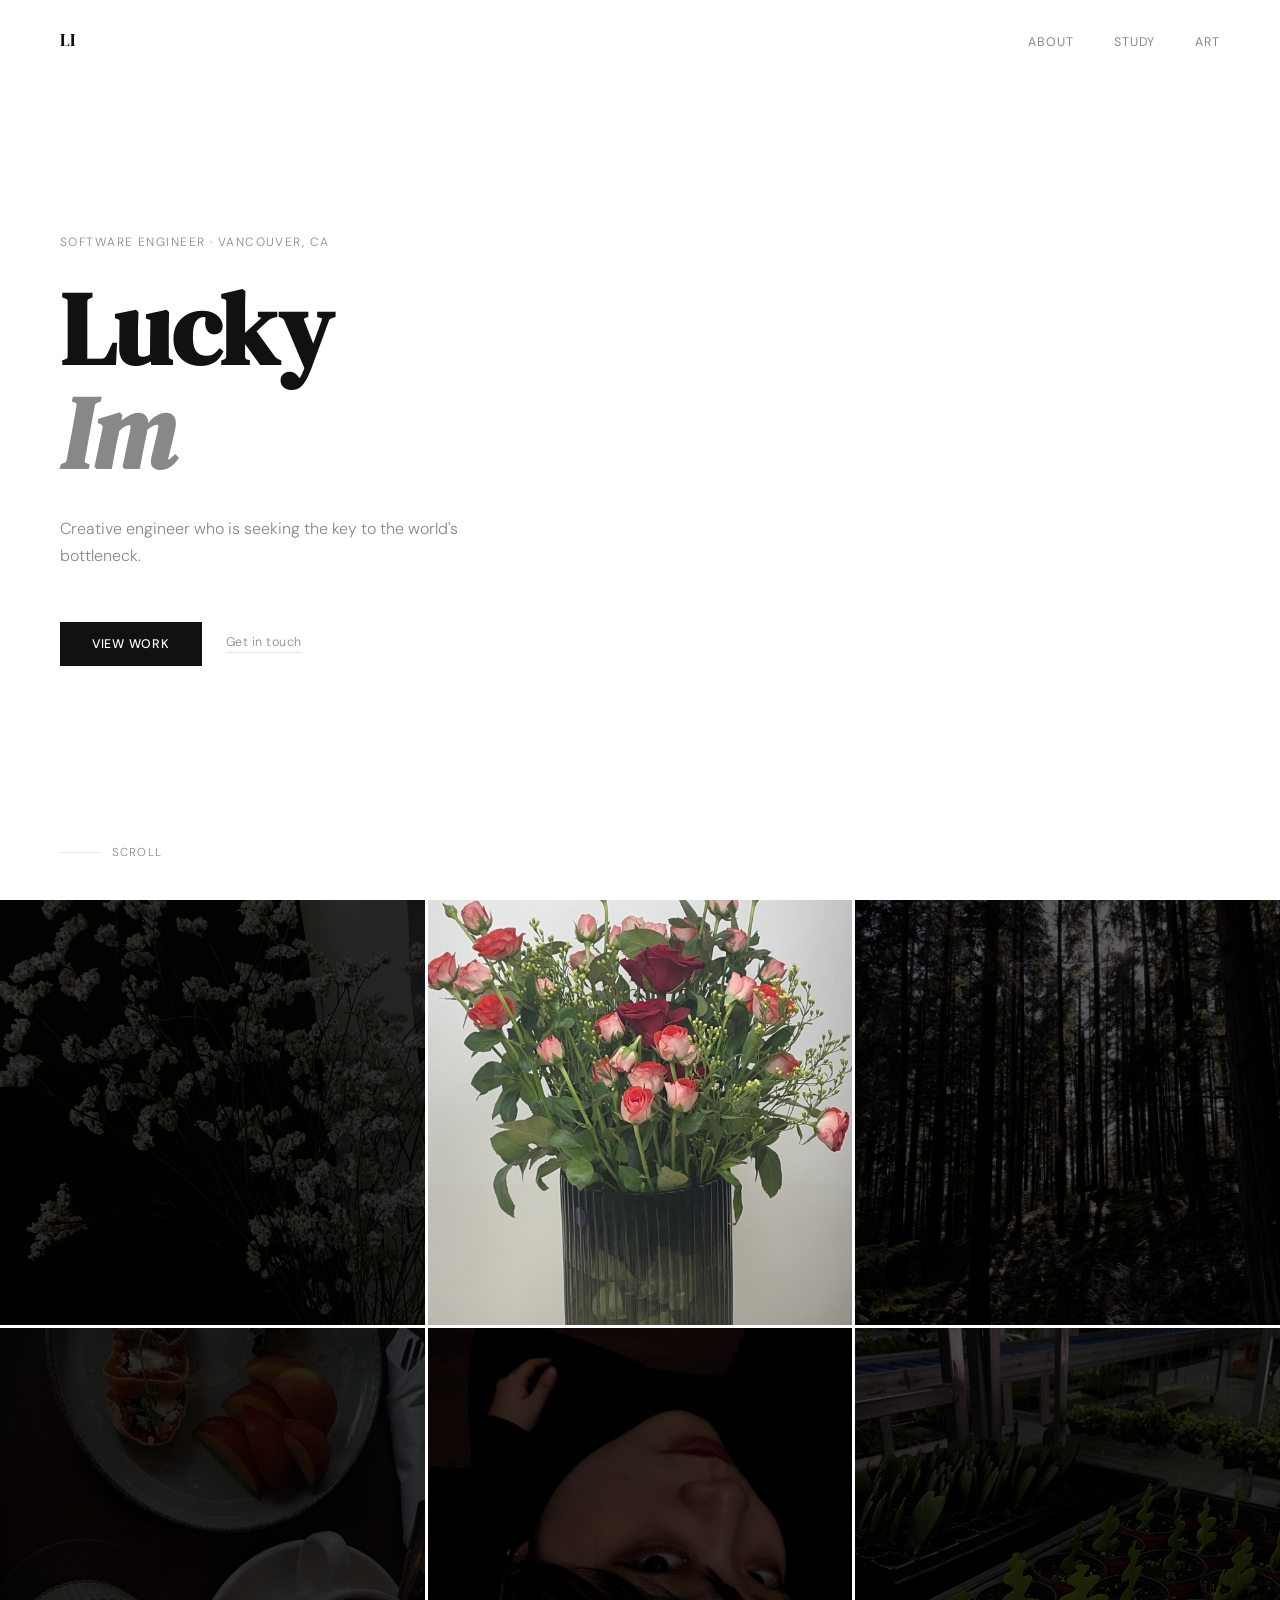
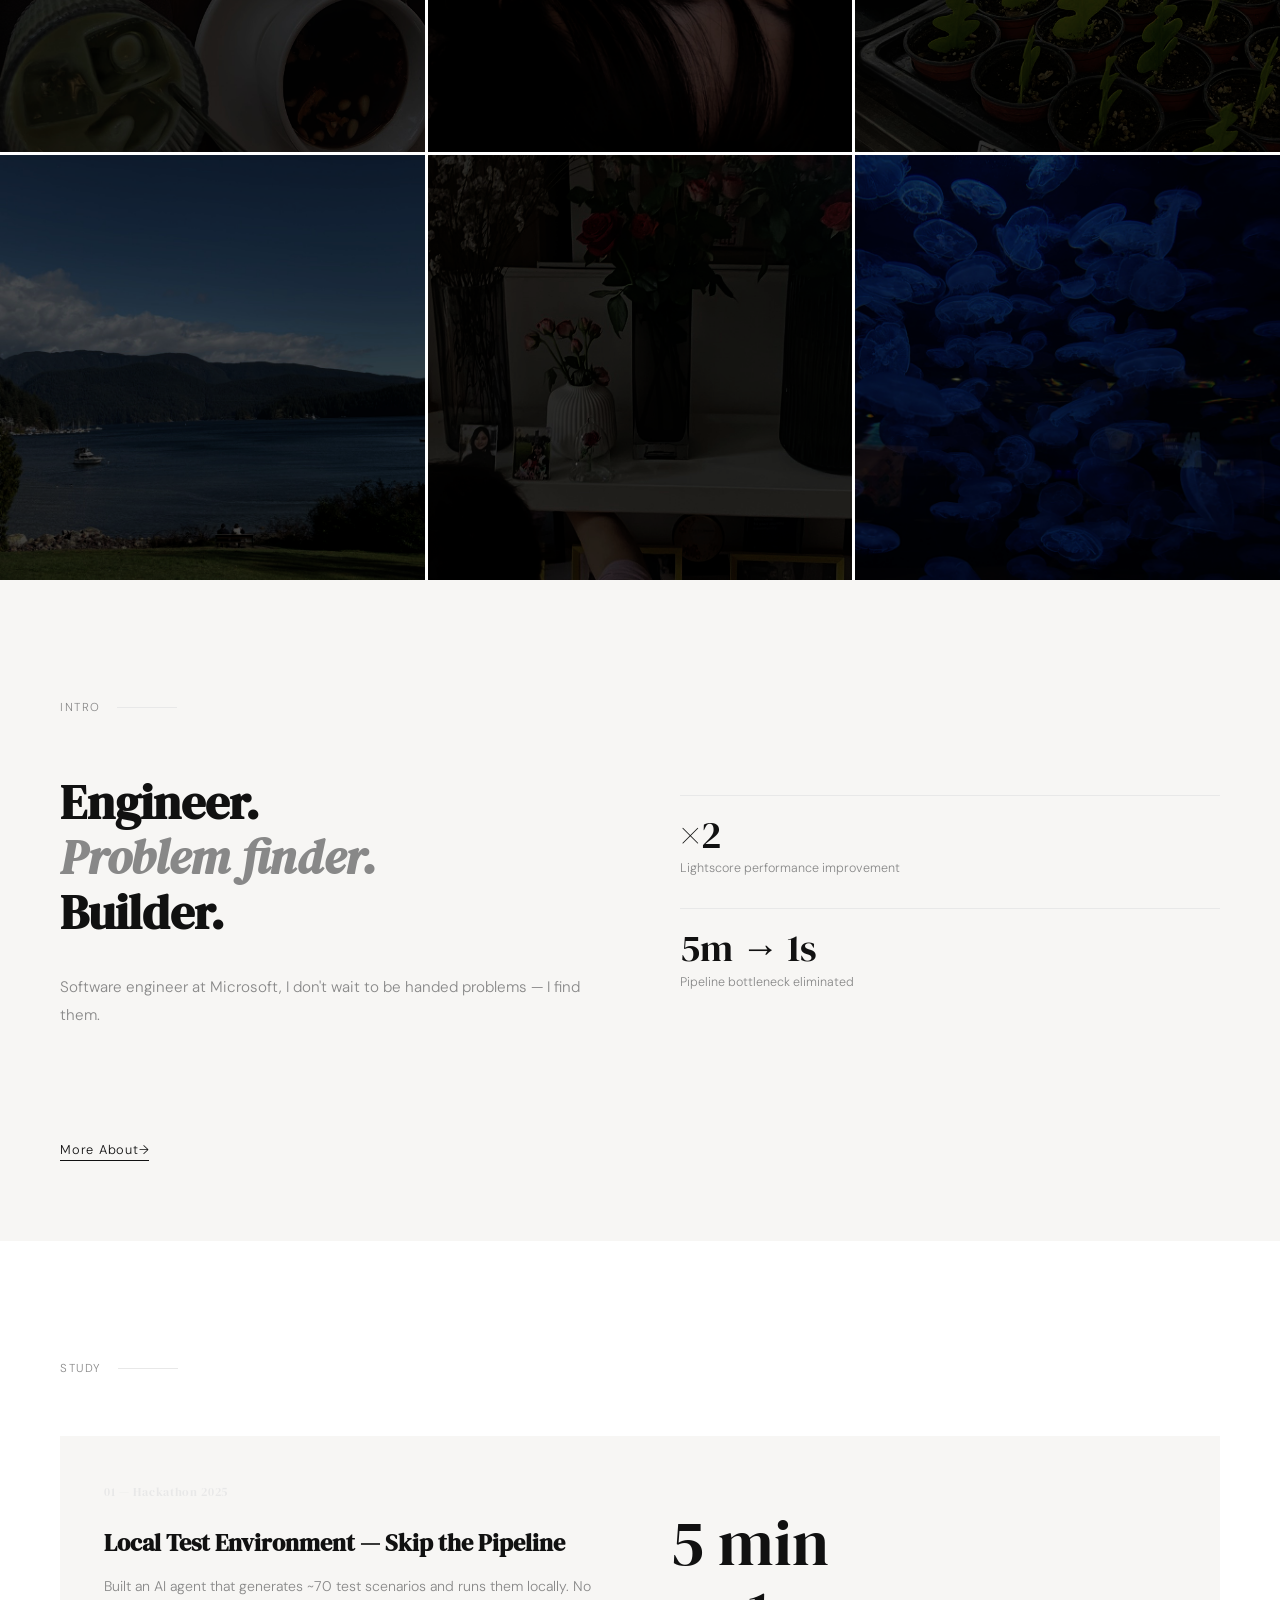
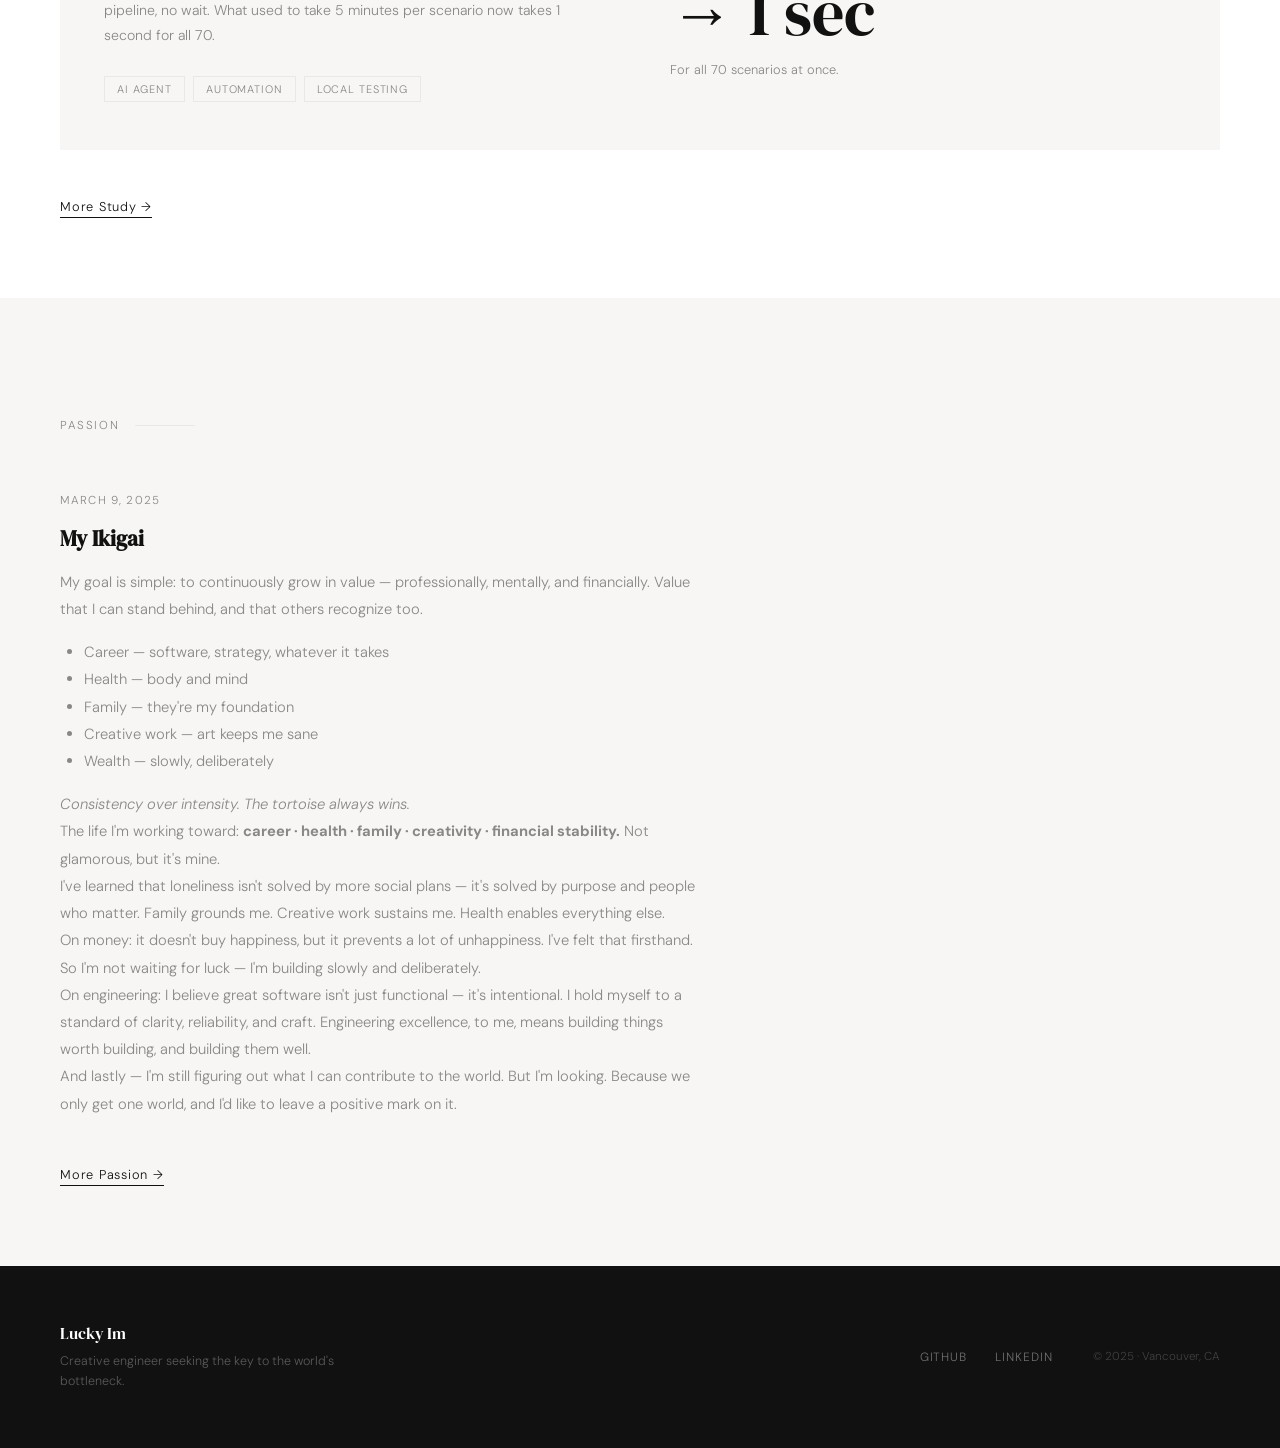
==== commit 0867e60d: "feat: rename Projects → Study and add /study blog page - Nav updated to "About | Study | Art" across" ====
--- a/index.html
+++ b/index.html
@@ -16,7 +16,7 @@
     <a class="nav-logo" href="/">LI</a>
     <ul class="nav-links">
       <li><a href="/about">About</a></li>
-      <li><a href="/projects">Projects</a></li>
+      <li><a href="/study">Study</a></li>
       <li><a href="/art">Art</a></li>
     </ul>
     <button class="nav-hamburger" id="nav-hamburger" aria-label="Toggle menu" aria-expanded="false">
@@ -30,7 +30,7 @@
     <h1 class="hero-name">Lucky<br><em>Im</em></h1>
     <p class="hero-sub">Creative engineer who is seeking the key to the world's bottleneck.</p>
     <div class="hero-cta">
-      <a href="/projects" class="btn-primary">View Work</a>
+      <a href="/study" class="btn-primary">View Work</a>
       <a href="/about" class="btn-ghost">Get in touch</a>
     </div>
     <div class="hero-scroll">
@@ -81,9 +81,9 @@
     <a href="/about" class="preview-link reveal">More About→</a>
   </section>
 
-  <!-- PROJECTS PREVIEW -->
-  <section id="projects-preview">
-    <div class="section-label reveal">Projects</div>
+  <!-- STUDY PREVIEW -->
+  <section id="study-preview">
+    <div class="section-label reveal">Study</div>
     <div class="project-card featured reveal">
       <div>
         <div class="project-num">01 — Hackathon 2025</div>
@@ -102,7 +102,7 @@
         <div class="project-impact-label">For all 70 scenarios at once.</div>
       </div>
     </div>
-    <a href="/projects" class="preview-link reveal">More Projects →</a>
+    <a href="/study" class="preview-link reveal">More Study →</a>
   </section>
 
   <!-- ART PREVIEW -->
--- a/css/style.css
+++ b/css/style.css
@@ -257,6 +257,9 @@
 /* ── PROJECTS PAGE ── */
 #projects-page { padding-top: 160px; min-height: 100vh; }
 
+/* ── STUDY PAGE ── */
+#study-page { padding-top: 160px; min-height: 100vh; }
+
 .projects-grid { display: grid; grid-template-columns: 1fr 1fr; gap: 2px; }
 
 .project-card {
@@ -354,6 +357,10 @@
 }
 
 #projects-preview {
+  padding: 120px 60px 80px;
+}
+
+#study-preview {
   padding: 120px 60px 80px;
 }
 
@@ -386,6 +393,10 @@
 .preview-link:hover { opacity: 0.5; }
 
 #projects-preview .project-card.featured {
+  margin-bottom: 0;
+}
+
+#study-preview .project-card.featured {
   margin-bottom: 0;
 }
 
@@ -527,7 +538,7 @@
   nav { padding: 20px 24px; }
   .nav-links { display: none; }
   .nav-hamburger { display: flex; }
-  section, #about-page, #projects-page, #art-page { padding: 100px 24px 60px; }
+  section, #about-page, #projects-page, #study-page, #art-page { padding: 100px 24px 60px; }
   #hero { padding: 0 24px; }
   #about-page { grid-template-columns: 1fr; gap: 48px; }
   .about-right { padding-top: 0; }
